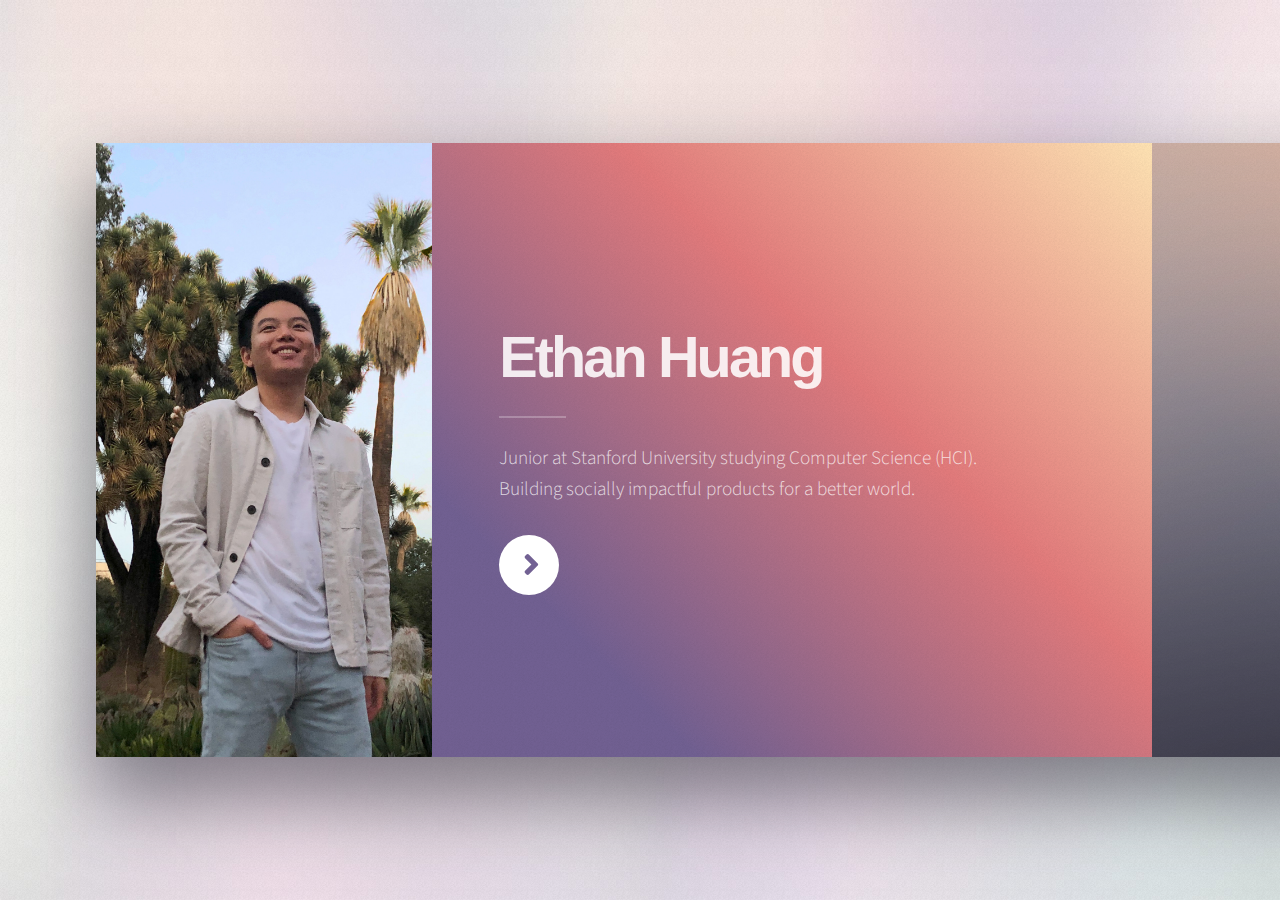
==== index.html @ 2d6458ad "Initial commit" ====
<!DOCTYPE HTML>
<!--
	Ethereal by HTML5 UP
	html5up.net | @ajlkn
	Free for personal and commercial use under the CCA 3.0 license (html5up.net/license)
-->
<html>
	<head>
		<title>Ethan Huang</title>
		<meta charset="utf-8" />
		<meta name="viewport" content="width=device-width, initial-scale=1, user-scalable=no" />
		<link rel="stylesheet" href="assets/css/main.css" />
		<noscript><link rel="stylesheet" href="assets/css/noscript.css" /></noscript>
	</head>
	<body class="is-preload">

		<!-- Page Wrapper -->
			<div id="page-wrapper">

				<!-- Wrapper -->
					<div id="wrapper">

						<!-- Panel (Banner) -->
							<section class="panel banner right">
								<div class="content color0 span-3-75">
									<h1 class="major">Ethan Huang</h1>
									<p>Junior at Stanford University studying Computer Science (HCI).<br/>
										Building socially impactful products for a better world.</p>
									<ul class="actions">
										<li><a href="#first" class="button primary color1 circle icon solid fa-angle-right">Next</a></li>
									</ul>
								</div>
								<div class="image span-1-75" data-position="25% 25%">
									<img src="images/test-portrait.jpeg" alt="" />
								</div>
							</section>

						<!-- Panel (Spotlight) -->
							<section class="panel spotlight medium right" id="first">
								<div class="content span-7">
									<h2 class="major">Songbird Therapy</h2>
									<h4>Product Strategy & Operations Intern</h4>
									<p>Series A autism therapy startup backed by Kleiner Perkins. 
										Served as product lead on Demand Team with influence across family onboarding processes, workstream automation, analytics, and talent.</p>
									<div>
										<a class="button small" onclick="window.open('https://www.songbirdcare.com/', '_blank'); return false;">Visit site</a>
									</div>
								</div>
								<div class="image filtered tinted" data-position="top left">
									<img src="images/pic02.jpg" alt="" />
								</div>
							</section>
						<!-- Panel (Spotlight) -->
							<section class="panel spotlight medium right" id="second">
								<div class="content span-7">
									<h2 class="major">Farmers Market on Wheels</h2>
									<h4>Co-Founder, Engineering & Product</h4>
									<p>E-commerce platform for direct-to-door delivery of local, farm-fresh produce in the SF Bay Area. 
										Led cross-functional teams, developed subscription product lines, and built an online marketplace generating six-figure annual revenue.</p>
								</div>
								<div class="image filtered tinted" data-position="top left">
									<img src="images/pic03.jpg" alt="" />
								</div>
							</section>

						<!-- Panel -->
						<section class="panel">
							<div class="intro color2">
								<h2 class="major">JustTalk</h2>
								<h4>Founder</h4>
								<p>International non-profit organization providing free English tutoring in Taiwan and South Korea. Trained 150+ high school volunteer instructors, served 200+ students, and provided 4,000+ 1:1 sessions.</p>
								<div>
									<a class="button small" onclick="window.open('https://www.justtalkabc.org/', '_blank'); return false;">Visit site</a>
								</div>
							</div>
							<div class="gallery">
								<div class="group span-3">
									<a href="images/gallery/fulls/justtalk-group.JPG" class="image filtered span-3" data-position="top"><img src="images/gallery/thumbs/justtalk-group.JPG" alt="" /></a>
									<a href="images/gallery/fulls/justtalk-tw-classroom.jpg" class="image filtered span-1-5" data-position="center"><img src="images/gallery/thumbs/justtalk-tw-classroom.jpg" alt="" /></a>
									<a href="images/gallery/fulls/justtalk-us-laughing.png" class="image filtered span-1-5" data-position="bottom"><img src="images/gallery/thumbs/justtalk-us-laughing.png" alt="" /></a>
								</div>
								<a href="images/gallery/thumbs/justtalk-tw-classroom3.png" class="image filtered span-2-5" data-position="top"><img src="images/gallery/thumbs/justtalk-tw-classroom3.png" alt="" /></a>
							</div>
						</section>

						<!-- Panel -->
						<section class="panel color4">
							<div class="intro joined">
								<h2 class="major">Ingenuity</h2>
								<h4>Research Intern</h4>
								<p>Entrepreneurship advisory firm for corporate leaders. Researched post-pandemic innovation trends, informing pitches to Fortune 100 companies.</p>
							</div>
							<div class="inner">
								<ul class="grid-icons three connected">
									<li><span class="icon fa-eye"><span class="label">Lorem</span></span></li>
									<li><span class="icon solid fa-object-group"><span class="label">Ipsum</span></span></li>
									<li><span class="icon solid fa-handshake"><span class="label">Dolor</span></span></li>
								</ul>
							</div>
						</section>
						
						<!-- Panel -->
							<section class="panel color1">
								<div class="intro joined">
									<h2 class="major">Amet lorem</h2>
									<p>Sed vel nibh libero. Mauris et lorem pharetra massa lorem turpis congue pulvinar. Vivamus sed feugiat finibus. Duis amet bibendum amet sed. Duis mauris ex, dapibus sed ligula tempus volutpat magna etiam.</p>
								</div>
								<div class="inner">
									<ul class="grid-icons three connected">
										<li><span class="icon fa-gem"><span class="label">Lorem</span></span></li>
										<li><span class="icon solid fa-camera-retro"><span class="label">Ipsum</span></span></li>
										<li><span class="icon solid fa-cog"><span class="label">Dolor</span></span></li>
										<li><span class="icon solid fa-paper-plane"><span class="label">Sit</span></span></li>
										<li><span class="icon solid fa-chart-bar"><span class="label">Amet</span></span></li>
										<li><span class="icon solid fa-code"><span class="label">Nullam</span></span></li>
									</ul>
								</div>
							</section>

						<!-- Panel (Spotlight) -->
							<section class="panel spotlight large left">
								<div class="content span-5">
									<h2 class="major">Magna amet tempus</h2>
									<p>Mauris a cursus velit. Nunc lacinia sollicitudin egestas bibendum, magna dui bibendum ex, sagittis commodo enim risus sed magna nulla. Vestibulum ut consequat velit. Curabitur vitae libero lorem. Quisque iaculis porttitor blandit. Nullam quis sagittis maximus. Sed vel nibh libero. Mauris et lorem pharetra massa lorem turpis congue pulvinar.</p>
								</div>
								<div class="image filtered tinted" data-position="top right">
									<img src="images/pic03.jpg" alt="" />
								</div>
							</section>

						<!-- Panel -->
							<section class="panel">
								<div class="intro color2">
									<h2 class="major">Elit integer</h2>
									<p>Sed vel nibh libero. Mauris et lorem pharetra massa lorem turpis congue pulvinar. Vivamus sed feugiat finibus. Duis amet bibendum amet sed. Duis mauris ex, dapibus sed ligula tempus volutpat magna etiam.</p>
								</div>
								<div class="gallery">
									<div class="group span-3">
										<a href="images/gallery/fulls/01.jpg" class="image filtered span-3" data-position="bottom"><img src="images/gallery/thumbs/01.jpg" alt="" /></a>
										<a href="images/gallery/fulls/02.jpg" class="image filtered span-1-5" data-position="center"><img src="images/gallery/thumbs/02.jpg" alt="" /></a>
										<a href="images/gallery/fulls/03.jpg" class="image filtered span-1-5" data-position="bottom"><img src="images/gallery/thumbs/03.jpg" alt="" /></a>
									</div>
									<a href="images/gallery/fulls/04.jpg" class="image filtered span-2-5" data-position="top"><img src="images/gallery/thumbs/04.jpg" alt="" /></a>
									<div class="group span-4-5">
										<a href="images/gallery/fulls/05.jpg" class="image filtered span-3" data-position="top"><img src="images/gallery/thumbs/05.jpg" alt="" /></a>
										<a href="images/gallery/fulls/06.jpg" class="image filtered span-1-5" data-position="center"><img src="images/gallery/thumbs/06.jpg" alt="" /></a>
										<a href="images/gallery/fulls/07.jpg" class="image filtered span-1-5" data-position="bottom"><img src="images/gallery/thumbs/07.jpg" alt="" /></a>
										<a href="images/gallery/fulls/08.jpg" class="image filtered span-3" data-position="top"><img src="images/gallery/thumbs/08.jpg" alt="" /></a>
									</div>
									<a href="images/gallery/fulls/09.jpg" class="image filtered span-2-5" data-position="right"><img src="images/gallery/thumbs/09.jpg" alt="" /></a>
								</div>
							</section>

						<!-- Panel -->
							<section class="panel color4-alt">
								<div class="intro color4">
									<h2 class="major">Contact</h2>
									<p>Sed vel nibh libero. Mauris et lorem pharetra massa lorem turpis congue pulvinar. Vivamus sed feugiat finibus. Duis amet bibendum amet sed. Duis mauris ex, dapibus sed ligula tempus volutpat magna etiam.</p>
								</div>
								<div class="inner columns divided">
									<div class="span-3-25">
										<form method="post" action="#">
											<div class="fields">
												<div class="field half">
													<label for="name">Name</label>
													<input type="text" name="name" id="name" />
												</div>
												<div class="field half">
													<label for="email">Email</label>
													<input type="email" name="email" id="email" />
												</div>
												<div class="field">
													<label for="message">Message</label>
													<textarea name="message" id="message" rows="4"></textarea>
												</div>
											</div>
											<ul class="actions">
												<li><input type="submit" value="Send Message" class="button primary" /></li>
											</ul>
										</form>
									</div>
									<div class="span-1-5">
										<ul class="contact-icons color1">
											<li class="icon brands fa-twitter"><a href="#">@untitled-tld</a></li>
											<li class="icon brands fa-facebook-f"><a href="#">facebook.com/untitled</a></li>
											<li class="icon brands fa-snapchat-ghost"><a href="#">@untitled-tld</a></li>
											<li class="icon brands fa-instagram"><a href="#">@untitled-tld</a></li>
											<li class="icon brands fa-medium-m"><a href="#">medium.com/untitled</a></li>
										</ul>
									</div>
								</div>
							</section>

						<!-- Panel -->
							<section class="panel color2-alt">
								<div class="intro color2">
									<h2 class="major">Elements</h2>
									<p>Sed vel nibh libero. Mauris et lorem pharetra massa lorem turpis congue pulvinar. Vivamus sed feugiat finibus. Duis amet bibendum amet sed. Duis mauris ex, dapibus sed ligula tempus volutpat magna etiam. </p>
								</div>
								<div class="inner columns aligned">
									<div class="span-2-75">

										<h3 class="major">Text</h3>
										<p>This is <b>bold</b> and this is <strong>strong</strong>. This is <i>italic</i> and this is <em>emphasized</em>.
										This is <sup>superscript</sup> text and this is <sub>subscript</sub> text.
										This is <u>underlined</u> and this is code: <code>for (;;) { ... }</code>. Finally, <a href="#">this is a link</a>.</p>

										<h1>Heading Level 1</h1>
										<h2>Heading Level 2</h2>
										<h3>Heading Level 3</h3>
										<h4>Heading Level 4</h4>
										<h5>Heading Level 5</h5>
										<h6>Heading Level 6</h6>

									</div>
									<div class="span-3">

										<h4>Blockquote</h4>
										<blockquote>Lorem ipsum dolor sit amet. Felis sagittis eget tempus euismod. Vestibulum ante ipsum primis in vestibulum. Blandit adipiscing eu iaculis volutpat ac adipiscing volutpat ac adipiscing faucibus.</blockquote>

										<h4>Preformatted</h4>
										<pre><code>i = 0;

while (!deck.isInOrder()) {
    print 'Iteration ' + (i++);
    deck.shuffle();
}

print 'It took ' + i + ' iterations to sort the deck.';</code></pre>

									</div>
									<div class="span-1-25">

										<h3 class="major">Lists</h3>

										<h4>Unordered</h4>
										<ul>
											<li>Lorem ipsum dolor sit.</li>
											<li>Dolor pulvinar etiam.</li>
											<li>Etiam vel felis viverra.</li>
										</ul>

										<h4>Alternate</h4>
										<ul class="alt">
											<li>Lorem ipsum dolor sit.</li>
											<li>Dolor pulvinar etiam.</li>
											<li>Etiam vel felis viverra.</li>
											<li>Felis enim feugiat.</li>
										</ul>

									</div>
									<div class="span-1-5">

										<h4>Ordered</h4>
										<ol>
											<li>Lorem ipsum dolor sit.</li>
											<li>Dolor pulvinar etiam.</li>
											<li>Etiam vel felis viverra.</li>
											<li>Felis enim feugiat.</li>
											<li>Etiam vel felis lorem.</li>
										</ol>

										<h4>Actions</h4>
										<ul class="actions">
											<li><a href="#" class="button primary color2">Default</a></li>
											<li><a href="#" class="button">Default</a></li>
										</ul>
										<ul class="actions stacked">
											<li><a href="#" class="button primary color2">Default</a></li>
											<li><a href="#" class="button">Default</a></li>
										</ul>

									</div>
									<div class="span-1-25">

										<h4>Icons</h4>
										<ul class="icons">
											<li><a href="#" class="icon brands fa-twitter"><span class="label">Twitter</span></a></li>
											<li><a href="#" class="icon brands fa-facebook-f"><span class="label">Facebook</span></a></li>
											<li><a href="#" class="icon brands fa-instagram"><span class="label">Instagram</span></a></li>
											<li><a href="#" class="icon brands fa-github"><span class="label">GitHub</span></a></li>
											<li><a href="#" class="icon brands fa-medium-m"><span class="label">Medium</span></a></li>
										</ul>

										<h4>Contact Icons</h4>
										<ul class="contact-icons color2">
											<li class="icon brands fa-twitter"><a href="#">Twitter</a></li>
											<li class="icon brands fa-facebook-f"><a href="#">Facebook</a></li>
											<li class="icon brands fa-instagram"><a href="#">Instagram</a></li>
											<li class="icon brands fa-github"><a href="#">GitHub</a></li>
											<li class="icon brands fa-medium-m"><a href="#">Medium</a></li>
										</ul>

									</div>
									<div class="span-3">
										<h3 class="major">Table</h3>
										<h4>Default</h4>
										<div class="table-wrapper">
											<table>
												<thead>
													<tr>
														<th>Name</th>
														<th>Description</th>
														<th>Price</th>
													</tr>
												</thead>
												<tbody>
													<tr>
														<td>Item One</td>
														<td>Ante turpis integer aliquet porttitor.</td>
														<td>29.99</td>
													</tr>
													<tr>
														<td>Item Two</td>
														<td>Vis ac commodo adipiscing arcu aliquet.</td>
														<td>19.99</td>
													</tr>
													<tr>
														<td>Item Three</td>
														<td> Morbi faucibus arcu accumsan lorem.</td>
														<td>29.99</td>
													</tr>
													<tr>
														<td>Item Four</td>
														<td>Vitae integer tempus condimentum.</td>
														<td>19.99</td>
													</tr>
												</tbody>
												<tfoot>
													<tr>
														<td colspan="2"></td>
														<td>100.00</td>
													</tr>
												</tfoot>
											</table>
										</div>
									</div>
									<div class="span-3">
										<h4>Alternate</h4>
										<div class="table-wrapper">
											<table class="alt">
												<thead>
													<tr>
														<th>Name</th>
														<th>Description</th>
														<th>Price</th>
													</tr>
												</thead>
												<tbody>
													<tr>
														<td>Item One</td>
														<td>Ante turpis integer aliquet porttitor.</td>
														<td>29.99</td>
													</tr>
													<tr>
														<td>Item Two</td>
														<td>Vis ac commodo adipiscing arcu aliquet.</td>
														<td>19.99</td>
													</tr>
													<tr>
														<td>Item Three</td>
														<td> Morbi faucibus arcu accumsan lorem.</td>
														<td>29.99</td>
													</tr>
													<tr>
														<td>Item Four</td>
														<td>Vitae integer tempus condimentum.</td>
														<td>19.99</td>
													</tr>
													<tr>
														<td>Item Five</td>
														<td>Ante turpis integer aliquet porttitor.</td>
														<td>29.99</td>
													</tr>
												</tbody>
												<tfoot>
													<tr>
														<td colspan="2"></td>
														<td>100.00</td>
													</tr>
												</tfoot>
											</table>
										</div>
									</div>
									<div class="span-2-25">
										<h3 class="major">Buttons</h3>
										<ul class="actions">
											<li><a href="#" class="button primary color2">Primary</a></li>
											<li><a href="#" class="button">Default</a></li>
										</ul>
										<ul class="actions">
											<li><a href="#" class="button">Default</a></li>
											<li><a href="#" class="button large">Large</a></li>
											<li><a href="#" class="button small">Small</a></li>
										</ul>
										<ul class="actions">
											<li><a href="#" class="button primary color2 icon solid fa-cog">Icon</a></li>
											<li><a href="#" class="button icon fa-gem">Icon</a></li>
										</ul>
										<ul class="actions">
											<li><span class="button primary color2 disabled">Disabled</span></li>
											<li><span class="button disabled">Disabled</span></li>
										</ul>
										<ul class="actions">
											<li><a href="#" class="button primary color2 circle icon solid fa-cog">Icon</a></li>
											<li><a href="#" class="button circle icon fa-gem">Icon</a></li>
										</ul>
									</div>
									<div class="span-4-5">
										<h3 class="major">Form</h3>
										<form method="post" action="#">
											<div class="fields">
												<div class="field third">
													<label for="demo-name">Name</label>
													<input type="text" name="demo-name" id="demo-name" value="" placeholder="Jane Doe" />
												</div>
												<div class="field third">
													<label for="demo-email">Email</label>
													<input type="email" name="demo-email" id="demo-email" value="" placeholder="jane@untitled.tld" />
												</div>
												<div class="field third">
													<label for="demo-category">Category</label>
													<div class="select-wrapper">
														<select name="demo-category" id="demo-category">
															<option value="">-</option>
															<option value="1">Manufacturing</option>
															<option value="1">Shipping</option>
															<option value="1">Administration</option>
															<option value="1">Human Resources</option>
														</select>
													</div>
												</div>
												<div class="field quarter">
													<input type="radio" id="demo-priority-low" name="demo-priority" class="color2" checked />
													<label for="demo-priority-low">Low Priority</label>
												</div>
												<div class="field quarter">
													<input type="radio" id="demo-priority-high" name="demo-priority" class="color2" />
													<label for="demo-priority-high">High Priority</label>
												</div>
												<div class="field quarter">
													<input type="checkbox" id="demo-copy" name="demo-copy" class="color2" />
													<label for="demo-copy">Email a copy</label>
												</div>
												<div class="field quarter">
													<input type="checkbox" id="demo-human" name="demo-human" class="color2" checked />
													<label for="demo-human">Not a robot</label>
												</div>
												<div class="field">
													<label for="demo-message">Message</label>
													<textarea name="demo-message" id="demo-message" placeholder="Enter your message" rows="2"></textarea>
												</div>
											</div>
											<ul class="actions">
												<li><input type="submit" value="Send Message" class="primary color2" /></li>
												<li><input type="reset" value="Reset" /></li>
											</ul>
										</form>
									</div>
								</div>
							</section>

						<!-- Copyright -->
							<div class="copyright">&copy; Untitled. Design: <a href="https://html5up.net">HTML5 UP</a>.</div>

					</div>

			</div>

		<!-- Scripts -->
			<script src="assets/js/jquery.min.js"></script>
			<script src="assets/js/browser.min.js"></script>
			<script src="assets/js/breakpoints.min.js"></script>
			<script src="assets/js/main.js"></script>

	</body>
</html>
---- assets/css/main.css ----
@import url(fontawesome-all.min.css);
@import url("https://fonts.googleapis.com/css?family=Source+Sans+Pro:300,400,300i,400i");

/*
	Ethereal by HTML5 UP
	html5up.net | @ajlkn
	Free for personal and commercial use under the CCA 3.0 license (html5up.net/license)
*/

html, body, div, span, applet, object,
iframe, h1, h2, h3, h4, h5, h6, p, blockquote,
pre, a, abbr, acronym, address, big, cite,
code, del, dfn, em, img, ins, kbd, q, s, samp,
small, strike, strong, sub, sup, tt, var, b,
u, i, center, dl, dt, dd, ol, ul, li, fieldset,
form, label, legend, table, caption, tbody,
tfoot, thead, tr, th, td, article, aside,
canvas, details, embed, figure, figcaption,
footer, header, hgroup, menu, nav, output, ruby,
section, summary, time, mark, audio, video {
	margin: 0;
	padding: 0;
	border: 0;
	font-size: 100%;
	font: inherit;
	vertical-align: baseline;}

article, aside, details, figcaption, figure,
footer, header, hgroup, menu, nav, section {
	display: block;}

body {
	line-height: 1;
}

ol, ul {
	list-style: none;
}

blockquote, q {
	quotes: none;
}

	blockquote:before, blockquote:after, q:before, q:after {
		content: '';
		content: none;
	}

table {
	border-collapse: collapse;
	border-spacing: 0;
}

body {
	-webkit-text-size-adjust: none;
}

mark {
	background-color: transparent;
	color: inherit;
}

input::-moz-focus-inner {
	border: 0;
	padding: 0;
}

input, select, textarea {
	-moz-appearance: none;
	-webkit-appearance: none;
	-ms-appearance: none;
	appearance: none;
}

/* Page */

	@-moz-keyframes load-spinner {
		0% {
			-moz-transform: rotate(0deg);
			-webkit-transform: rotate(0deg);
			-ms-transform: rotate(0deg);
			transform: rotate(0deg);
		}

		100% {
			-moz-transform: rotate(360deg);
			-webkit-transform: rotate(360deg);
			-ms-transform: rotate(360deg);
			transform: rotate(360deg);
		}
	}

	@-webkit-keyframes load-spinner {
		0% {
			-moz-transform: rotate(0deg);
			-webkit-transform: rotate(0deg);
			-ms-transform: rotate(0deg);
			transform: rotate(0deg);
		}

		100% {
			-moz-transform: rotate(360deg);
			-webkit-transform: rotate(360deg);
			-ms-transform: rotate(360deg);
			transform: rotate(360deg);
		}
	}

	@-ms-keyframes load-spinner {
		0% {
			-moz-transform: rotate(0deg);
			-webkit-transform: rotate(0deg);
			-ms-transform: rotate(0deg);
			transform: rotate(0deg);
		}

		100% {
			-moz-transform: rotate(360deg);
			-webkit-transform: rotate(360deg);
			-ms-transform: rotate(360deg);
			transform: rotate(360deg);
		}
	}

	@keyframes load-spinner {
		0% {
			-moz-transform: rotate(0deg);
			-webkit-transform: rotate(0deg);
			-ms-transform: rotate(0deg);
			transform: rotate(0deg);
		}

		100% {
			-moz-transform: rotate(360deg);
			-webkit-transform: rotate(360deg);
			-ms-transform: rotate(360deg);
			transform: rotate(360deg);
		}
	}

	@-ms-viewport {
		width: device-width;
	}

	html {
		width: 100%;
		height: 100%;
	}

	html {
		box-sizing: border-box;
	}

	*, *:before, *:after {
		box-sizing: inherit;
	}

	body {
		display: -moz-flex;
		display: -webkit-flex;
		display: -ms-flex;
		display: flex;
		-moz-align-items: center;
		-webkit-align-items: center;
		-ms-align-items: center;
		align-items: center;
		-moz-justify-content: -moz-flex-start;
		-webkit-justify-content: -webkit-flex-start;
		-ms-justify-content: -ms-flex-start;
		justify-content: flex-start;
		-ms-overflow-style: scrollbar;
		width: 100%;
		height: 100%;
		min-height: 30rem;
		overflow: hidden;
	}

		body:before {
			-moz-animation: load-spinner 1s infinite linear;
			-webkit-animation: load-spinner 1s infinite linear;
			-ms-animation: load-spinner 1s infinite linear;
			animation: load-spinner 1s infinite linear;
			-moz-transition: opacity 0.25s ease;
			-webkit-transition: opacity 0.25s ease;
			-ms-transition: opacity 0.25s ease;
			transition: opacity 0.25s ease;
			-moz-transition-delay: 0s;
			-webkit-transition-delay: 0s;
			-ms-transition-delay: 0s;
			transition-delay: 0s;
			pointer-events: none;
			content: '';
			display: block;
			position: absolute;
			top: 50%;
			left: 50%;
			width: 4rem;
			height: 4rem;
			margin: -2rem 0 0 -2rem;
			background-image: url("data:image/svg+xml;charset=utf8,%3Csvg xmlns='http://www.w3.org/2000/svg' xmlns:xlink='http://www.w3.org/1999/xlink' width='96px' height='96px' viewBox='0 0 96 96' zoomAndPan='disable'%3E%3Cstyle%3Ecircle %7Bfill: transparent%3B stroke: %232e2b37%3B stroke-width: 1.5px%3B %7D%3C/style%3E%3Cdefs%3E%3CclipPath id='corner'%3E%3Cpolygon points='0,0 48,0 48,48 96,48 96,96 0,96' /%3E%3C/clipPath%3E%3C/defs%3E%3Cg clip-path='url(%23corner)'%3E%3Ccircle cx='48' cy='48' r='32'/%3E%3C/g%3E%3C/svg%3E");
			background-position: center;
			background-repeat: no-repeat;
			background-size: 4rem;
			opacity: 0;
		}

		body:after {
			pointer-events: none;
			content: '';
			display: block;
			position: fixed;
			top: 0;
			left: 0;
			width: 100%;
			height: 100%;
			z-index: -1;
			background-attachment: fixed;
			background-color: #e1e6e1;
			background-image: url("../../images/overlay.png"), url("../../images/bg.jpg");
			background-repeat: repeat, repeat-x;
			background-size: 128px 128px, cover;
		}

		body.is-preload *, body.is-preload *:before, body.is-preload *:after {
			-moz-animation: none !important;
			-webkit-animation: none !important;
			-ms-animation: none !important;
			animation: none !important;
			-moz-transition: none !important;
			-webkit-transition: none !important;
			-ms-transition: none !important;
			transition: none !important;
		}

		body.is-preload:before {
			-moz-transition: opacity 1s ease;
			-webkit-transition: opacity 1s ease;
			-ms-transition: opacity 1s ease;
			transition: opacity 1s ease;
			-moz-transition-delay: 0.75s;
			-webkit-transition-delay: 0.75s;
			-ms-transition-delay: 0.75s;
			transition-delay: 0.75s;
			opacity: 0.25;
		}

	@media screen and (max-width: 736px) {

		html {
			height: auto;
		}

		body {
			height: auto;
			overflow-x: hidden;
			overflow-y: auto;
		}

	}

	@media screen and (max-width: 480px) {

		html, body {
			min-width: 320px;
		}

	}

/* Typography */

	html {
		font-size: 18pt;
		font-size: 1vmax;
	}

		@media screen and (max-width: 1680px) {

			html {
				font-size: 12pt;
				font-size: 1.1vmax;
			}

		}

		@media screen and (max-width: 1280px) {

			html {
				font-size: 11pt;
				font-size: 1.5vmax;
			}

		}

	body, input, select, textarea {
		color: rgba(255, 255, 255, 0.75);
		font-family: "Source Sans Pro", Helvetica, sans-serif;
		font-size: 1rem;
		font-weight: 300;
		line-height: 1.65;
	}

	a {
		-moz-transition: color 0.2s ease-in-out, border-bottom-color 0.2s ease-in-out;
		-webkit-transition: color 0.2s ease-in-out, border-bottom-color 0.2s ease-in-out;
		-ms-transition: color 0.2s ease-in-out, border-bottom-color 0.2s ease-in-out;
		transition: color 0.2s ease-in-out, border-bottom-color 0.2s ease-in-out;
		color: inherit;
		border-bottom: dotted 1px;
		text-decoration: none;
	}

		a:hover {
			border-bottom-color: transparent;
			color: #ffe4b4;
		}

	strong, b {
		color: rgba(255, 255, 255, 0.875);
		font-weight: 400;
	}

	em, i {
		font-style: italic;
	}

	p {
		margin: 0 0 1.5rem 0;
	}

		body.is-ie p {
			width: 100%;
		}

	h1, h2, h3, h4, h5, h6 {
		color: rgba(255, 255, 255, 0.875);
		font-family: Arial, Helvetica, sans-serif;
		font-weight: 700;
		line-height: 1.3;
		margin: 0 0 0.75rem 0;
		letter-spacing: -0.05em;
	}

		h1 a, h2 a, h3 a, h4 a, h5 a, h6 a {
			color: inherit;
			text-decoration: none;
		}

	h1.major, h2.major, h3.major {
		position: relative;
	}

		h1.major:after, h2.major:after, h3.major:after {
			content: '';
			position: absolute;
			left: 0;
			width: 3.5rem;
			height: 0.1rem;
			background-color: rgba(255, 255, 255, 0.25);
		}

	h1 {
		font-size: 3rem;
		line-height: 1.2;
	}

		h1.major {
			margin: 0 0 2.625rem 0;
		}

			h1.major:after {
				bottom: -1.325rem;
			}

	h2 {
		font-size: 1.75rem;
		line-height: 1.2;
	}

		h2.major {
			margin: 0 0 1.9875rem 0;
		}

			h2.major:after {
				bottom: -1.2rem;
			}

	h3 {
		font-size: 1.325rem;
	}

		h3.major {
			margin: 0 0 1.875rem 0;
		}

			h3.major:after {
				bottom: -0.75rem;
			}

	h4 {
		font-size: 1rem;
	}

	h5 {
		font-size: 0.9rem;
	}

	h6 {
		font-size: 0.7rem;
	}

	sub {
		font-size: 0.8rem;
		position: relative;
		top: 0.5rem;
	}

	sup {
		font-size: 0.8rem;
		position: relative;
		top: -0.5rem;
	}

	blockquote {
		border-left: solid 0.25rem rgba(255, 255, 255, 0.25);
		font-style: italic;
		margin: 0 0 1.5rem 0;
		padding: 0.375rem 0 0.375rem 1.5rem;
	}

	code {
		background: rgba(255, 255, 255, 0.075);
		border-radius: 0.25rem;
		font-family: "Courier New", monospace;
		font-size: 0.8rem;
		margin: 0 0.25rem;
		padding: 0.25rem 0.65rem;
	}

	pre {
		-webkit-overflow-scrolling: touch;
		font-family: "Courier New", monospace;
		font-size: 0.8rem;
		margin: 0 0 1.5rem 0;
		white-space: pre-wrap;
	}

		pre code {
			display: block;
			line-height: 1.625;
			padding: 1rem 1.5rem;
			overflow-x: auto;
			margin: 0;
		}

	hr {
		border: 0;
		border-bottom: solid 2px rgba(255, 255, 255, 0.25);
		margin: 1.875rem 0;
	}

	.align-left {
		text-align: left;
	}

	.align-center {
		text-align: center;
	}

	.align-right {
		text-align: right;
	}

	@media screen and (max-width: 736px) {

		html {
			font-size: 12pt;
		}

		h1 {
			font-size: 2.25rem;
			line-height: 1.2;
		}

			h1.major {
				margin: 0 0 2.625rem 0;
			}

				h1.major:after {
					bottom: -1.325rem;
				}

		h2 {
			font-size: 1.5rem;
			line-height: 1.2;
		}

			h2.major {
				margin: 0 0 1.9875rem 0;
			}

				h2.major:after {
					bottom: -1.2rem;
				}

		h3 {
			font-size: 1rem;
		}

			h3.major {
				margin: 0 0 1.875rem 0;
			}

				h3.major:after {
					bottom: -0.75rem;
				}

		h4 {
			font-size: 1rem;
		}

		h5 {
			font-size: 0.9rem;
		}

		h6 {
			font-size: 0.7rem;
		}

		h1 br, h2 br, h3 br, h4 br, h5 br, h6 br {
			display: none;
		}

	}

	@media screen and (max-width: 360px) {

		html {
			font-size: 11pt;
		}

	}

/* Form */

	form {
		margin: 0 0 1.5rem 0;
	}

		form > :last-child {
			margin-bottom: 0;
		}

		form > .fields {
			display: -moz-flex;
			display: -webkit-flex;
			display: -ms-flex;
			display: flex;
			-moz-flex-wrap: wrap;
			-webkit-flex-wrap: wrap;
			-ms-flex-wrap: wrap;
			flex-wrap: wrap;
			width: calc(100% + 3rem);
			margin: -1.5rem 0 1.5rem -1.5rem;
		}

			form > .fields > .field {
				-moz-flex-grow: 0;
				-webkit-flex-grow: 0;
				-ms-flex-grow: 0;
				flex-grow: 0;
				-moz-flex-shrink: 0;
				-webkit-flex-shrink: 0;
				-ms-flex-shrink: 0;
				flex-shrink: 0;
				padding: 1.5rem 0 0 1.5rem;
				width: calc(100% - 1.5rem);
			}

				form > .fields > .field.half {
					width: calc(50% - 0.75rem);
				}

				form > .fields > .field.third {
					width: calc(100%/3 - 0.5rem);
				}

				form > .fields > .field.quarter {
					width: calc(25% - 0.375rem);
				}

		@media screen and (max-width: 736px) {

			form > .fields {
				width: calc(100% + 2.25rem);
				margin: -1.125rem 0 1.5rem -1.125rem;
			}

				form > .fields > .field {
					padding: 1.125rem 0 0 1.125rem;
					width: calc(100% - 1.125rem);
				}

					form > .fields > .field.half {
						width: calc(100% - 1.125rem);
					}

					form > .fields > .field.third {
						width: calc(100% - 1.125rem);
					}

					form > .fields > .field.quarter {
						width: calc(100% - 1.125rem);
					}

		}

	label {
		color: rgba(255, 255, 255, 0.875);
		display: block;
		font-family: Arial, Helvetica, sans-serif;
		font-size: 0.8rem;
		font-weight: 700;
		margin: 0 0 0.4875rem 0;
	}

	input[type="text"],
	input[type="password"],
	input[type="email"],
	input[type="tel"],
	select,
	textarea {
		-moz-appearance: none;
		-webkit-appearance: none;
		-ms-appearance: none;
		appearance: none;
		background: transparent;
		border: solid 2px rgba(255, 255, 255, 0.25);
		border-radius: 0.25rem;
		color: inherit;
		display: block;
		outline: 0;
		padding: 0 0.75rem;
		text-decoration: none;
		width: 100%;
	}

		input[type="text"]:invalid,
		input[type="password"]:invalid,
		input[type="email"]:invalid,
		input[type="tel"]:invalid,
		select:invalid,
		textarea:invalid {
			box-shadow: none;
		}

		input[type="text"]:focus,
		input[type="password"]:focus,
		input[type="email"]:focus,
		input[type="tel"]:focus,
		select:focus,
		textarea:focus {
			border-color: #ffe4b4;
		}

	option {
		background-color: rgba(255, 255, 255, 0.875);
		color: #2e2b37;
	}

	select {
		background-image: url("data:image/svg+xml;charset=utf8,%3Csvg xmlns='http://www.w3.org/2000/svg' width='40' height='40' preserveAspectRatio='none' viewBox='0 0 40 40'%3E%3Cpath d='M9.4,12.3l10.4,10.4l10.4-10.4c0.2-0.2,0.5-0.4,0.9-0.4c0.3,0,0.6,0.1,0.9,0.4l3.3,3.3c0.2,0.2,0.4,0.5,0.4,0.9 c0,0.4-0.1,0.6-0.4,0.9L20.7,31.9c-0.2,0.2-0.5,0.4-0.9,0.4c-0.3,0-0.6-0.1-0.9-0.4L4.3,17.3c-0.2-0.2-0.4-0.5-0.4-0.9 c0-0.4,0.1-0.6,0.4-0.9l3.3-3.3c0.2-0.2,0.5-0.4,0.9-0.4S9.1,12.1,9.4,12.3z' fill='rgba(255, 255, 255, 0.25)' /%3E%3C/svg%3E");
		background-size: 1.25rem;
		background-repeat: no-repeat;
		background-position: calc(100% - 1rem) center;
		height: 2.5rem;
		padding-right: 2.5rem;
		text-overflow: ellipsis;
	}

		select option {
			color: rgba(255, 255, 255, 0.875);
			background: #2e2b37;
		}

		select:focus::-ms-value {
			background-color: transparent;
		}

		select::-ms-expand {
			display: none;
		}

	input[type="text"],
	input[type="password"],
	input[type="email"],
	select {
		height: 2.5rem;
	}

	textarea {
		padding: 0.75rem 1rem;
	}

	input[type="checkbox"],
	input[type="radio"] {
		-moz-appearance: none;
		-webkit-appearance: none;
		-ms-appearance: none;
		appearance: none;
		display: block;
		float: left;
		margin-right: -2rem;
		opacity: 0;
		width: 1rem;
		z-index: -1;
	}

		input[type="checkbox"] + label,
		input[type="radio"] + label {
			text-decoration: none;
			position: relative;
			color: rgba(255, 255, 255, 0.75);
			cursor: pointer;
			display: inline-block;
			font-size: 1rem;
			font-weight: 300;
			margin-bottom: 0;
			padding-left: 2.5rem;
			padding-right: 1rem;
		}

			input[type="checkbox"] + label:before,
			input[type="radio"] + label:before {
				-moz-osx-font-smoothing: grayscale;
				-webkit-font-smoothing: antialiased;
				display: inline-block;
				font-style: normal;
				font-variant: normal;
				text-rendering: auto;
				line-height: 1;
				text-transform: none !important;
				font-family: 'Font Awesome 5 Free';
				font-weight: 900;
			}

			input[type="checkbox"] + label:before,
			input[type="radio"] + label:before {
				content: '';
				display: inline-block;
				font-size: 0.8rem;
				position: absolute;
				top: 0;
				left: 0;
				width: 1.6875rem;
				height: 1.6875rem;
				line-height: 1.6875rem;
				background: rgba(255, 255, 255, 0.075);
				border: solid 1px rgba(255, 255, 255, 0.25);
				border-radius: 0.25rem;
				color: #2e2b37;
				text-align: center;
			}

				body.is-ie input[type="checkbox"] + label:before, body.is-ie
				input[type="radio"] + label:before {
					line-height: 1.5;
				}

		input[type="checkbox"]:checked + label:before,
		input[type="radio"]:checked + label:before {
			content: '\f00c';
			background: rgba(255, 255, 255, 0.875);
			border-color: rgba(255, 255, 255, 0.875);
		}

		input[type="checkbox"]:focus + label:before,
		input[type="radio"]:focus + label:before {
			border-color: #ffe4b4;
			box-shadow: 0 0 0 1px #ffe4b4;
		}

		input[type="checkbox"]:focus:checked + label:before,
		input[type="radio"]:focus:checked + label:before {
			background: #ffe4b4;
		}

		input[type="checkbox"].color1 + label:before,
		input[type="radio"].color1 + label:before {
			color: #726193;
		}

		input[type="checkbox"].color2 + label:before,
		input[type="radio"].color2 + label:before {
			color: #e37b7c;
		}

		input[type="checkbox"].color3 + label:before,
		input[type="radio"].color3 + label:before {
			color: #ffe4b4;
		}

		input[type="checkbox"].color4 + label:before,
		input[type="radio"].color4 + label:before {
			color: #353865;
		}

	input[type="checkbox"] + label:before {
		border-radius: 0.25rem;
	}

	input[type="radio"] + label:before {
		border-radius: 100%;
	}

	::-webkit-input-placeholder {
		color: rgba(255, 255, 255, 0.5) !important;
		opacity: 1.0;
	}

	:-moz-placeholder {
		color: rgba(255, 255, 255, 0.5) !important;
		opacity: 1.0;
	}

	::-moz-placeholder {
		color: rgba(255, 255, 255, 0.5) !important;
		opacity: 1.0;
	}

	:-ms-input-placeholder {
		color: rgba(255, 255, 255, 0.5) !important;
		opacity: 1.0;
	}

/* Icon */

	.icon {
		text-decoration: none;
		position: relative;
		border-bottom: none;
	}

		.icon:before {
			-moz-osx-font-smoothing: grayscale;
			-webkit-font-smoothing: antialiased;
			display: inline-block;
			font-style: normal;
			font-variant: normal;
			text-rendering: auto;
			line-height: 1;
			text-transform: none !important;
			font-family: 'Font Awesome 5 Free';
			font-weight: 400;
		}

		.icon > .label {
			display: none;
		}

		.icon:before {
			line-height: inherit;
		}

		.icon.solid:before {
			font-weight: 900;
		}

		.icon.brands:before {
			font-family: 'Font Awesome 5 Brands';
		}

/* Image */

	.image {
		display: inline-block;
		position: relative;
		border: 0;
	}

		.image.filtered:after {
			background-image: url("../../images/overlay.png"), linear-gradient(45deg, rgba(114, 97, 147, 0.25) 25%, rgba(227, 123, 124, 0.25) 50%, rgba(255, 228, 180, 0.25));
			background-size: 128px 128px, auto;
			pointer-events: none;
			content: '';
			position: absolute;
			top: 0;
			left: 0;
			width: 100%;
			height: 100%;
			opacity: 1;
			z-index: 1;
		}

		.image.filtered.tinted:after {
			background-image: url("../../images/overlay.png"), linear-gradient(45deg, rgba(114, 97, 147, 0.25) 25%, rgba(227, 123, 124, 0.25) 50%, rgba(255, 228, 180, 0.25)), linear-gradient(0deg, rgba(0, 0, 0, 0.125), rgba(0, 0, 0, 0.125));
			background-size: 128px 128px, auto, auto;
		}

		.image[data-position] img {
			-moz-object-fit: cover;
			-webkit-object-fit: cover;
			-ms-object-fit: cover;
			object-fit: cover;
			display: block;
			position: absolute;
			top: 0;
			left: 0;
			width: 100%;
			height: 100%;
		}

		.image[data-position="top left"] img {
			-moz-object-position: top left;
			-webkit-object-position: top left;
			-ms-object-position: top left;
			object-position: top left;
		}

		.image[data-position="top"] img {
			-moz-object-position: top;
			-webkit-object-position: top;
			-ms-object-position: top;
			object-position: top;
		}

		.image[data-position="top right"] img {
			-moz-object-position: top right;
			-webkit-object-position: top right;
			-ms-object-position: top right;
			object-position: top right;
		}

		.image[data-position="right"] img {
			-moz-object-position: right;
			-webkit-object-position: right;
			-ms-object-position: right;
			object-position: right;
		}

		.image[data-position="bottom right"] img {
			-moz-object-position: bottom right;
			-webkit-object-position: bottom right;
			-ms-object-position: bottom right;
			object-position: bottom right;
		}

		.image[data-position="bottom"] img {
			-moz-object-position: bottom;
			-webkit-object-position: bottom;
			-ms-object-position: bottom;
			object-position: bottom;
		}

		.image[data-position="bottom left"] img {
			-moz-object-position: bottom left;
			-webkit-object-position: bottom left;
			-ms-object-position: bottom left;
			object-position: bottom left;
		}

		.image[data-position="left"] img {
			-moz-object-position: left;
			-webkit-object-position: left;
			-ms-object-position: left;
			object-position: left;
		}

		.image[data-position="center"] img {
			-moz-object-position: center;
			-webkit-object-position: center;
			-ms-object-position: center;
			object-position: center;
		}

		.image[data-position="25% 25%"] img {
			-moz-object-position: 25% 25%;
			-webkit-object-position: 25% 25%;
			-ms-object-position: 25% 25%;
			object-position: 25% 25%;
		}

		.image[data-position="75% 25%"] img {
			-moz-object-position: 75% 25%;
			-webkit-object-position: 75% 25%;
			-ms-object-position: 75% 25%;
			object-position: 75% 25%;
		}

		.image[data-position="75% 75%"] img {
			-moz-object-position: 75% 75%;
			-webkit-object-position: 75% 75%;
			-ms-object-position: 75% 75%;
			object-position: 75% 75%;
		}

		.image[data-position="25% 75%"] img {
			-moz-object-position: 25% 75%;
			-webkit-object-position: 25% 75%;
			-ms-object-position: 25% 75%;
			object-position: 25% 75%;
		}

		.image img {
			display: block;
		}

		.image.left, .image.right {
			max-width: 40%;
		}

			.image.left img, .image.right img {
				width: 100%;
			}

		.image.left {
			float: left;
			padding: 0 1.5rem 1rem 0;
			top: 0.25rem;
		}

		.image.right {
			float: right;
			padding: 0 0 1rem 1.5rem;
			top: 0.25rem;
		}

		.image.fit {
			display: block;
			margin: 0 0 1.5rem 0;
			width: 100%;
		}

			.image.fit img {
				width: 100%;
			}

		.image.main {
			display: block;
			margin: 0 0 2.25rem 0;
			width: 100%;
		}

			.image.main img {
				width: 100%;
			}

/* List */

	ol {
		list-style: decimal;
		margin: 0 0 1.5rem 0;
		padding-left: 1.25rem;
	}

		ol li {
			padding-left: 0.25rem;
		}

	ul {
		list-style: disc;
		margin: 0 0 1.5rem 0;
		padding-left: 1rem;
	}

		ul li {
			padding-left: 0.5rem;
		}

		ul.alt {
			list-style: none;
			padding-left: 0;
		}

			ul.alt li {
				border-top: solid 1px rgba(255, 255, 255, 0.25);
				padding: 0.5rem 0;
			}

				ul.alt li:first-child {
					border-top: 0;
					padding-top: 0;
				}

	dl {
		margin: 0 0 1.5rem 0;
	}

		dl dt {
			display: block;
			font-weight: 400;
			margin: 0 0 0.75rem 0;
		}

		dl dd {
			margin-left: 1.5rem;
		}

/* Actions */

	ul.actions {
		display: -moz-flex;
		display: -webkit-flex;
		display: -ms-flex;
		display: flex;
		cursor: default;
		list-style: none;
		margin-left: -0.75rem;
		padding-left: 0;
	}

		ul.actions li {
			padding: 0 0 0 0.75rem;
			vertical-align: middle;
		}

		ul.actions.special {
			-moz-justify-content: center;
			-webkit-justify-content: center;
			-ms-justify-content: center;
			justify-content: center;
			width: 100%;
			margin-left: 0;
		}

			ul.actions.special li:first-child {
				padding-left: 0;
			}

		ul.actions.stacked {
			-moz-flex-direction: column;
			-webkit-flex-direction: column;
			-ms-flex-direction: column;
			flex-direction: column;
			margin-left: 0;
		}

			ul.actions.stacked li {
				padding: 0.975rem 0 0 0;
			}

				ul.actions.stacked li:first-child {
					padding-top: 0;
				}

		ul.actions.fit {
			width: calc(100% + 0.75rem);
		}

			ul.actions.fit li {
				-moz-flex-grow: 1;
				-webkit-flex-grow: 1;
				-ms-flex-grow: 1;
				flex-grow: 1;
				-moz-flex-shrink: 1;
				-webkit-flex-shrink: 1;
				-ms-flex-shrink: 1;
				flex-shrink: 1;
				width: 100%;
			}

				ul.actions.fit li > * {
					width: 100%;
				}

			ul.actions.fit.stacked {
				width: 100%;
			}

/* Icons */

	ul.icons {
		cursor: default;
		list-style: none;
		padding-left: 0;
	}

		ul.icons li {
			display: inline-block;
			padding: 0 1rem 0 0;
		}

			ul.icons li:last-child {
				padding-right: 0;
			}

			ul.icons li .icon:before {
				font-size: 1.25em;
			}

/* Grid Icons */

	ul.grid-icons {
		display: -moz-flex;
		display: -webkit-flex;
		display: -ms-flex;
		display: flex;
		-moz-flex-wrap: wrap;
		-webkit-flex-wrap: wrap;
		-ms-flex-wrap: wrap;
		flex-wrap: wrap;
		-moz-justify-content: center;
		-webkit-justify-content: center;
		-ms-justify-content: center;
		justify-content: center;
		list-style: none;
		margin: 0 0 1.5rem 0;
		padding-left: 0;
	}

		ul.grid-icons .icon {
			display: block;
			position: relative;
			width: 100%;
			text-align: center;
		}

			ul.grid-icons .icon:before {
				display: block;
				width: 6rem;
				height: 6rem;
				line-height: 6rem;
				border-radius: 6rem;
				box-shadow: inset 0 0 0 2px rgba(255, 255, 255, 0.25);
				font-size: 2.5rem;
				margin: 0 auto;
				text-align: center;
			}

				body.is-ie ul.grid-icons .icon:before {
					line-height: 2.375;
				}

		ul.grid-icons > li {
			-moz-flex-grow: 0;
			-webkit-flex-grow: 0;
			-ms-flex-grow: 0;
			flex-grow: 0;
			-moz-flex-shrink: 0;
			-webkit-flex-shrink: 0;
			-ms-flex-shrink: 0;
			flex-shrink: 0;
			position: relative;
			margin: 1.5rem 0 0 1.5rem;
			padding-left: 0;
		}

		ul.grid-icons.connected > li:before {
			content: '';
			display: block;
			position: absolute;
			width: 1.5rem;
			height: 2px;
			top: 50%;
			left: -1.5rem;
			background-color: rgba(255, 255, 255, 0.25);
		}

		ul.grid-icons.connected > li:after {
			content: '';
			display: block;
			position: absolute;
			width: 2px;
			height: 1.5rem;
			top: -1.5rem;
			left: 50%;
			background-color: rgba(255, 255, 255, 0.25);
		}

		ul.grid-icons.two {
			width: 14rem;
		}

			ul.grid-icons.two > li:nth-child(-n + 2) {
				margin-top: 0;
			}

				ul.grid-icons.two > li:nth-child(-n + 2):after {
					display: none;
				}

			ul.grid-icons.two > li:nth-child(2n - 1) {
				margin-left: 0;
			}

				ul.grid-icons.two > li:nth-child(2n - 1):before {
					display: none;
				}

		ul.grid-icons.three {
			width: 21.5rem;
		}

			ul.grid-icons.three > li:nth-child(-n + 3) {
				margin-top: 0;
			}

				ul.grid-icons.three > li:nth-child(-n + 3):after {
					display: none;
				}

			ul.grid-icons.three > li:nth-child(3n - 2) {
				margin-left: 0;
			}

				ul.grid-icons.three > li:nth-child(3n - 2):before {
					display: none;
				}

		ul.grid-icons.four {
			width: 29rem;
		}

			ul.grid-icons.four > li:nth-child(-n + 4) {
				margin-top: 0;
			}

				ul.grid-icons.four > li:nth-child(-n + 4):after {
					display: none;
				}

			ul.grid-icons.four > li:nth-child(4n - 3) {
				margin-left: 0;
			}

				ul.grid-icons.four > li:nth-child(4n - 3):before {
					display: none;
				}

		@media screen and (max-width: 736px) {

			ul.grid-icons {
				-moz-justify-content: -moz-flex-start;
				-webkit-justify-content: -webkit-flex-start;
				-ms-justify-content: -ms-flex-start;
				justify-content: flex-start;
				width: 100% !important;
				margin: -1rem 0 1.5rem -1rem;
			}

				ul.grid-icons .icon:before {
					width: 4.5rem;
					height: 4.5rem;
					line-height: 4.5rem;
					font-size: 1.75rem;
				}

				ul.grid-icons > li {
					margin: 1rem 0 0 1rem !important;
				}

					ul.grid-icons > li:before {
						display: none !important;
					}

					ul.grid-icons > li:after {
						display: none !important;
					}

		}

/* Contact Icons */

	ul.contact-icons {
		list-style: none;
		padding-left: 0;
	}

		ul.contact-icons > li {
			margin: 1.25rem 0 0 0;
			padding-left: 0;
		}

			ul.contact-icons > li:before {
				display: inline-block;
				width: 2.25rem;
				height: 2.25rem;
				line-height: 2.25rem;
				border-radius: 2.25rem;
				background-color: white;
				color: #2e2b37;
				cursor: default;
				font-size: 1.125rem;
				margin-right: 1rem;
				text-align: center;
				vertical-align: middle;
			}

				body.is-ie ul.contact-icons > li:before {
					line-height: 2.125;
				}

			ul.contact-icons > li a {
				border-bottom: 0;
			}

		ul.contact-icons.color1 > li:before {
			color: #726193;
		}

		ul.contact-icons.color2 > li:before {
			color: #e37b7c;
		}

		ul.contact-icons.color3 > li:before {
			color: #ffe4b4;
		}

		ul.contact-icons.color4 > li:before {
			color: #353865;
		}

/* Table */

	.table-wrapper {
		-webkit-overflow-scrolling: touch;
		overflow-x: auto;
	}

	table {
		margin: 0 0 1.5rem 0;
		width: 100%;
	}

		table tbody tr {
			border: solid 1px rgba(255, 255, 255, 0.25);
			border-left: 0;
			border-right: 0;
		}

			table tbody tr:nth-child(2n + 1) {
				background-color: rgba(255, 255, 255, 0.075);
			}

		table td {
			padding: 0.75rem 0.75rem;
		}

		table th {
			color: rgba(255, 255, 255, 0.875);
			font-size: 0.9rem;
			font-weight: 400;
			padding: 0 0.75rem 0.75rem 0.75rem;
			text-align: left;
		}

		table thead {
			border-bottom: solid 2px rgba(255, 255, 255, 0.25);
		}

		table tfoot {
			border-top: solid 2px rgba(255, 255, 255, 0.25);
		}

		table.alt {
			border-collapse: separate;
		}

			table.alt tbody tr td {
				border: solid 1px rgba(255, 255, 255, 0.25);
				border-left-width: 0;
				border-top-width: 0;
			}

				table.alt tbody tr td:first-child {
					border-left-width: 1px;
				}

			table.alt tbody tr:first-child td {
				border-top-width: 1px;
			}

			table.alt thead {
				border-bottom: 0;
			}

			table.alt tfoot {
				border-top: 0;
			}

/* Button */

	input[type="submit"],
	input[type="reset"],
	input[type="button"],
	button,
	.button {
		-moz-appearance: none;
		-webkit-appearance: none;
		-ms-appearance: none;
		appearance: none;
		-moz-transition: background-color 0.2s ease-in-out, box-shadow 0.2s ease-in-out, color 0.2s ease-in-out;
		-webkit-transition: background-color 0.2s ease-in-out, box-shadow 0.2s ease-in-out, color 0.2s ease-in-out;
		-ms-transition: background-color 0.2s ease-in-out, box-shadow 0.2s ease-in-out, color 0.2s ease-in-out;
		transition: background-color 0.2s ease-in-out, box-shadow 0.2s ease-in-out, color 0.2s ease-in-out;
		background-color: transparent;
		border: 0;
		border-radius: 0.25rem;
		box-shadow: inset 0 0 0 2px rgba(255, 255, 255, 0.25);
		color: rgba(255, 255, 255, 0.875) !important;
		cursor: pointer;
		display: inline-block;
		font-family: Arial, Helvetica, sans-serif;
		font-size: 0.6rem;
		font-weight: 700;
		height: 2.75rem;
		letter-spacing: 0.15rem;
		line-height: 2.75rem;
		padding: 0 1.5rem 0 1.65rem;
		text-align: center;
		text-decoration: none;
		text-transform: uppercase;
		white-space: nowrap;
	}

		input[type="submit"]:hover,
		input[type="reset"]:hover,
		input[type="button"]:hover,
		button:hover,
		.button:hover {
			box-shadow: inset 0 0 0 2px #ffe4b4;
			color: #ffe4b4 !important;
		}

		input[type="submit"]:active,
		input[type="reset"]:active,
		input[type="button"]:active,
		button:active,
		.button:active {
			background-color: rgba(255, 228, 180, 0.125);
		}

		input[type="submit"].icon:before,
		input[type="reset"].icon:before,
		input[type="button"].icon:before,
		button.icon:before,
		.button.icon:before {
			display: inline-block;
			position: relative;
			top: -0.075rem;
			vertical-align: middle;
			font-size: 0.8rem;
			margin: 0 0.375rem 0 -0.325rem;
		}

		input[type="submit"].icon.circle,
		input[type="reset"].icon.circle,
		input[type="button"].icon.circle,
		button.icon.circle,
		.button.icon.circle {
			position: relative;
			width: 3.125rem;
			height: 3.125rem;
			line-height: 3.125rem;
			text-indent: 3.125rem;
			border-radius: 100%;
			overflow: hidden;
			padding: 0;
			letter-spacing: 0;
		}

			input[type="submit"].icon.circle:before,
			input[type="reset"].icon.circle:before,
			input[type="button"].icon.circle:before,
			button.icon.circle:before,
			.button.icon.circle:before {
				display: block;
				position: absolute;
				top: 0;
				left: 0;
				width: inherit;
				height: inherit;
				font-size: 1.25rem;
				line-height: inherit;
				margin: 0;
				text-indent: 0;
			}

			input[type="submit"].icon.circle.fa-angle-left:before,
			input[type="reset"].icon.circle.fa-angle-left:before,
			input[type="button"].icon.circle.fa-angle-left:before,
			button.icon.circle.fa-angle-left:before,
			.button.icon.circle.fa-angle-left:before {
				position: relative;
				left: -0.1rem;
				font-size: 1.75rem;
			}

			input[type="submit"].icon.circle.fa-angle-right:before,
			input[type="reset"].icon.circle.fa-angle-right:before,
			input[type="button"].icon.circle.fa-angle-right:before,
			button.icon.circle.fa-angle-right:before,
			.button.icon.circle.fa-angle-right:before {
				position: relative;
				left: 0.1rem;
				font-size: 1.75rem;
			}

		input[type="submit"].fit,
		input[type="reset"].fit,
		input[type="button"].fit,
		button.fit,
		.button.fit {
			width: 100%;
		}

		input[type="submit"].small,
		input[type="reset"].small,
		input[type="button"].small,
		button.small,
		.button.small {
			font-size: 0.4rem;
			height: 1.875rem;
			line-height: 1.875rem;
			padding: 0 1.25rem 0 1.4rem;
		}

		input[type="submit"].large,
		input[type="reset"].large,
		input[type="button"].large,
		button.large,
		.button.large {
			font-size: 0.8rem;
			height: 3.3125rem;
			line-height: 3.3125rem;
			padding: 0 2rem 0 2.15rem;
		}

		input[type="submit"].primary,
		input[type="reset"].primary,
		input[type="button"].primary,
		button.primary,
		.button.primary {
			background-color: white;
			box-shadow: none;
			color: #2e2b37 !important;
		}

			input[type="submit"].primary.color1,
			input[type="reset"].primary.color1,
			input[type="button"].primary.color1,
			button.primary.color1,
			.button.primary.color1 {
				color: #726193 !important;
			}

			input[type="submit"].primary.color2,
			input[type="reset"].primary.color2,
			input[type="button"].primary.color2,
			button.primary.color2,
			.button.primary.color2 {
				color: #e37b7c !important;
			}

			input[type="submit"].primary.color3,
			input[type="reset"].primary.color3,
			input[type="button"].primary.color3,
			button.primary.color3,
			.button.primary.color3 {
				color: #ffe4b4 !important;
			}

			input[type="submit"].primary.color4,
			input[type="reset"].primary.color4,
			input[type="button"].primary.color4,
			button.primary.color4,
			.button.primary.color4 {
				color: #353865 !important;
			}

			input[type="submit"].primary:hover,
			input[type="reset"].primary:hover,
			input[type="button"].primary:hover,
			button.primary:hover,
			.button.primary:hover {
				background-color: #ffe4b4;
			}

			input[type="submit"].primary:active,
			input[type="reset"].primary:active,
			input[type="button"].primary:active,
			button.primary:active,
			.button.primary:active {
				background-color: #fdd997;
			}

		input[type="submit"].disabled, input[type="submit"]:disabled,
		input[type="reset"].disabled,
		input[type="reset"]:disabled,
		input[type="button"].disabled,
		input[type="button"]:disabled,
		button.disabled,
		button:disabled,
		.button.disabled,
		.button:disabled {
			pointer-events: none;
			cursor: default;
			opacity: 0.5;
		}

/* Gallery */

	@-moz-keyframes gallery-modal-spinner {
		0% {
			-moz-transform: rotate(0deg);
			-webkit-transform: rotate(0deg);
			-ms-transform: rotate(0deg);
			transform: rotate(0deg);
		}

		100% {
			-moz-transform: rotate(360deg);
			-webkit-transform: rotate(360deg);
			-ms-transform: rotate(360deg);
			transform: rotate(360deg);
		}
	}

	@-webkit-keyframes gallery-modal-spinner {
		0% {
			-moz-transform: rotate(0deg);
			-webkit-transform: rotate(0deg);
			-ms-transform: rotate(0deg);
			transform: rotate(0deg);
		}

		100% {
			-moz-transform: rotate(360deg);
			-webkit-transform: rotate(360deg);
			-ms-transform: rotate(360deg);
			transform: rotate(360deg);
		}
	}

	@-ms-keyframes gallery-modal-spinner {
		0% {
			-moz-transform: rotate(0deg);
			-webkit-transform: rotate(0deg);
			-ms-transform: rotate(0deg);
			transform: rotate(0deg);
		}

		100% {
			-moz-transform: rotate(360deg);
			-webkit-transform: rotate(360deg);
			-ms-transform: rotate(360deg);
			transform: rotate(360deg);
		}
	}

	@keyframes gallery-modal-spinner {
		0% {
			-moz-transform: rotate(0deg);
			-webkit-transform: rotate(0deg);
			-ms-transform: rotate(0deg);
			transform: rotate(0deg);
		}

		100% {
			-moz-transform: rotate(360deg);
			-webkit-transform: rotate(360deg);
			-ms-transform: rotate(360deg);
			transform: rotate(360deg);
		}
	}

	.gallery {
		-moz-align-items: -moz-stretch;
		-webkit-align-items: -webkit-stretch;
		-ms-align-items: -ms-stretch;
		align-items: stretch;
		display: -moz-flex;
		display: -webkit-flex;
		display: -ms-flex;
		display: flex;
		height: 100%;
	}

		.gallery > * {
			width: 20rem;
			height: 100%;
		}

		.gallery .image {
			display: block;
			position: relative;
			border-bottom: 0;
			overflow: hidden;
		}

			.gallery .image img {
				-moz-transition: -moz-transform 0.2s ease-in-out;
				-webkit-transition: -webkit-transform 0.2s ease-in-out;
				-ms-transition: -ms-transform 0.2s ease-in-out;
				transition: transform 0.2s ease-in-out;
			}

			.gallery .image:after {
				-moz-transition: opacity 0.2s ease-in-out;
				-webkit-transition: opacity 0.2s ease-in-out;
				-ms-transition: opacity 0.2s ease-in-out;
				transition: opacity 0.2s ease-in-out;
			}

			.gallery .image:hover img {
				-moz-transform: scale(1.025);
				-webkit-transform: scale(1.025);
				-ms-transform: scale(1.025);
				transform: scale(1.025);
			}

			.gallery .image:hover:after {
				opacity: 0;
			}

		.gallery .group {
			display: -moz-flex;
			display: -webkit-flex;
			display: -ms-flex;
			display: flex;
			-moz-flex-wrap: wrap;
			-webkit-flex-wrap: wrap;
			-ms-flex-wrap: wrap;
			flex-wrap: wrap;
		}

			.gallery .group > * {
				height: 50%;
			}

		.gallery .modal {
			display: -moz-flex;
			display: -webkit-flex;
			display: -ms-flex;
			display: flex;
			-moz-align-items: center;
			-webkit-align-items: center;
			-ms-align-items: center;
			align-items: center;
			-moz-justify-content: center;
			-webkit-justify-content: center;
			-ms-justify-content: center;
			justify-content: center;
			pointer-events: none;
			-moz-user-select: none;
			-webkit-user-select: none;
			-ms-user-select: none;
			user-select: none;
			-moz-transition: opacity 0.5s ease, visibility 0.5s, z-index 0.5s;
			-webkit-transition: opacity 0.5s ease, visibility 0.5s, z-index 0.5s;
			-ms-transition: opacity 0.5s ease, visibility 0.5s, z-index 0.5s;
			transition: opacity 0.5s ease, visibility 0.5s, z-index 0.5s;
			-webkit-tap-highlight-color: rgba(0, 0, 0, 0);
			position: fixed;
			top: 0;
			left: 0;
			width: 100%;
			height: 100%;
			background-color: rgba(46, 43, 55, 0.875);
			opacity: 0;
			outline: 0;
			visibility: none;
			z-index: 0;
		}

			.gallery .modal:before {
				-moz-animation: gallery-modal-spinner 1s infinite linear;
				-webkit-animation: gallery-modal-spinner 1s infinite linear;
				-ms-animation: gallery-modal-spinner 1s infinite linear;
				animation: gallery-modal-spinner 1s infinite linear;
				-moz-transition: opacity 0.25s ease;
				-webkit-transition: opacity 0.25s ease;
				-ms-transition: opacity 0.25s ease;
				transition: opacity 0.25s ease;
				-moz-transition-delay: 0.5s;
				-webkit-transition-delay: 0.5s;
				-ms-transition-delay: 0.5s;
				transition-delay: 0.5s;
				content: '';
				display: block;
				position: absolute;
				top: 50%;
				left: 50%;
				width: 4rem;
				height: 4rem;
				margin: -2rem 0 0 -2rem;
				background-image: url("data:image/svg+xml;charset=utf8,%3Csvg xmlns='http://www.w3.org/2000/svg' xmlns:xlink='http://www.w3.org/1999/xlink' width='96px' height='96px' viewBox='0 0 96 96' zoomAndPan='disable'%3E%3Cstyle%3Ecircle %7Bfill: transparent%3B stroke: rgba(255, 255, 255, 0.875)%3B stroke-width: 1.5px%3B %7D%3C/style%3E%3Cdefs%3E%3CclipPath id='corner'%3E%3Cpolygon points='0,0 48,0 48,48 96,48 96,96 0,96' /%3E%3C/clipPath%3E%3C/defs%3E%3Cg clip-path='url(%23corner)'%3E%3Ccircle cx='48' cy='48' r='32'/%3E%3C/g%3E%3C/svg%3E");
				background-position: center;
				background-repeat: no-repeat;
				background-size: 4rem;
				opacity: 0;
			}

			.gallery .modal:after {
				content: '';
				display: block;
				position: absolute;
				top: 0.5rem;
				right: 0.5rem;
				width: 4rem;
				height: 4rem;
				background-image: url("data:image/svg+xml;charset=utf8,%3Csvg xmlns='http://www.w3.org/2000/svg' xmlns:xlink='http://www.w3.org/1999/xlink' width='64px' height='64px' viewBox='0 0 64 64' zoomAndPan='disable'%3E%3Cstyle%3Eline %7Bstroke: rgba(255, 255, 255, 0.875)%3Bstroke-width: 1.5px%3B%7D%3C/style%3E%3Cline x1='20' y1='20' x2='44' y2='44' /%3E%3Cline x1='20' y1='44' x2='44' y2='20' /%3E%3C/svg%3E");
				background-position: center;
				background-repeat: no-repeat;
				background-size: 3rem;
				cursor: pointer;
			}

			.gallery .modal .inner {
				-moz-transform: translateY(0.75rem);
				-webkit-transform: translateY(0.75rem);
				-ms-transform: translateY(0.75rem);
				transform: translateY(0.75rem);
				-moz-transition: opacity 0.25s ease, -moz-transform 0.25s ease;
				-webkit-transition: opacity 0.25s ease, -webkit-transform 0.25s ease;
				-ms-transition: opacity 0.25s ease, -ms-transform 0.25s ease;
				transition: opacity 0.25s ease, transform 0.25s ease;
				opacity: 0;
			}

				.gallery .modal .inner img {
					display: block;
					max-width: 90vw;
					max-height: 85vh;
					box-shadow: 0 1rem 3rem 0 rgba(0, 0, 0, 0.35);
				}

			.gallery .modal.visible {
				pointer-events: auto;
				opacity: 1;
				visibility: visible;
				z-index: 11000;
			}

				.gallery .modal.visible:before {
					opacity: 1;
				}

			.gallery .modal.loaded .inner {
				-moz-transform: translateY(0);
				-webkit-transform: translateY(0);
				-ms-transform: translateY(0);
				transform: translateY(0);
				-moz-transition: opacity 0.5s ease, -moz-transform 0.5s ease;
				-webkit-transition: opacity 0.5s ease, -webkit-transform 0.5s ease;
				-ms-transition: opacity 0.5s ease, -ms-transform 0.5s ease;
				transition: opacity 0.5s ease, transform 0.5s ease;
				opacity: 1;
			}

			.gallery .modal.loaded:before {
				-moz-transition-delay: 0s;
				-webkit-transition-delay: 0s;
				-ms-transition-delay: 0s;
				transition-delay: 0s;
				opacity: 0;
			}

	@media screen and (max-width: 980px) {

		.gallery .modal .inner img {
			max-width: 100vw;
		}

	}

	@media screen and (max-width: 736px) {

		.gallery {
			-moz-flex-direction: column;
			-webkit-flex-direction: column;
			-ms-flex-direction: column;
			flex-direction: column;
			height: auto;
		}

			.gallery > * {
				height: auto;
				width: 100%;
			}

			.gallery .image {
				width: 100%;
				height: 40rem;
			}

			.gallery .group .span-0-25 {
				width: 8.33333%;
			}

			.gallery .group .span-0-5 {
				width: 16.66666%;
			}

			.gallery .group .span-0-75 {
				width: 25.0%;
			}

			.gallery .group .span-1 {
				width: 33.33333%;
			}

			.gallery .group .span-1-25 {
				width: 41.66666%;
			}

			.gallery .group .span-1-5 {
				width: 49.99999%;
			}

			.gallery .group .span-1-75 {
				width: 58.33333%;
			}

			.gallery .group .span-2 {
				width: 66.66666%;
			}

			.gallery .group .span-2-25 {
				width: 74.99999%;
			}

			.gallery .group .span-2-5 {
				width: 83.33332%;
			}

			.gallery .group .span-2-75 {
				width: 91.66666%;
			}

			.gallery .group .span-3 {
				width: 99.99999%;
			}

			.gallery .group .span-3-25 {
				width: 108.33332%;
			}

			.gallery .group .span-3-5 {
				width: 116.66665%;
			}

			.gallery .group .span-3-75 {
				width: 124.99999%;
			}

			.gallery .group .span-4 {
				width: 133.33332%;
			}

			.gallery .group .span-4-25 {
				width: 141.66665%;
			}

			.gallery .group .span-4-5 {
				width: 149.99998%;
			}

			.gallery .group .span-4-75 {
				width: 158.33332%;
			}

			.gallery .group .span-5 {
				width: 166.66665%;
			}

			.gallery .group .span-5-25 {
				width: 174.99998%;
			}

			.gallery .group .span-5-5 {
				width: 183.33331%;
			}

			.gallery .group .span-5-75 {
				width: 191.66665%;
			}

			.gallery .group .span-6 {
				width: 199.99998%;
			}

			.gallery .group .span-6-25 {
				width: 208.33331%;
			}

			.gallery .group .span-6-5 {
				width: 216.66664%;
			}

			.gallery .group .span-6-75 {
				width: 224.99998%;
			}

			.gallery .group .span-7 {
				width: 233.33331%;
			}

			.gallery .group .span-7-25 {
				width: 241.66664%;
			}

			.gallery .group .span-7-5 {
				width: 249.99997%;
			}

			.gallery .group .span-7-75 {
				width: 258.33331%;
			}

			.gallery .group .span-8 {
				width: 266.66664%;
			}

			.gallery .group .span-8-25 {
				width: 274.99997%;
			}

			.gallery .group .span-8-5 {
				width: 283.3333%;
			}

			.gallery .group .span-8-75 {
				width: 291.66664%;
			}

			.gallery .group .span-9 {
				width: 299.99997%;
			}

			.gallery .group .span-9-25 {
				width: 308.3333%;
			}

			.gallery .group .span-9-5 {
				width: 316.66663%;
			}

			.gallery .group .span-9-75 {
				width: 324.99997%;
			}

			.gallery .group .span-10 {
				width: 333.3333%;
			}

			.gallery .group .image {
				height: 20rem;
			}

	}

	@media screen and (max-width: 480px) {

		.gallery .image {
			height: 30rem;
		}

		.gallery .group .image {
			height: 12.5rem;
		}

	}

/* Panel */

	.panel {
		display: -moz-flex;
		display: -webkit-flex;
		display: -ms-flex;
		display: flex;
		-moz-flex-grow: 0;
		-webkit-flex-grow: 0;
		-ms-flex-grow: 0;
		flex-grow: 0;
		-moz-flex-shrink: 0;
		-webkit-flex-shrink: 0;
		-ms-flex-shrink: 0;
		flex-shrink: 0;
		-moz-justify-content: center;
		-webkit-justify-content: center;
		-ms-justify-content: center;
		justify-content: center;
		-moz-align-items: -moz-stretch;
		-webkit-align-items: -webkit-stretch;
		-ms-align-items: -ms-stretch;
		align-items: stretch;
		height: 100%;
		overflow-x: hidden;
		overflow-y: auto;
	}

		.panel > * {
			position: relative;
			min-width: 10rem;
		}

			.panel > *.color0 {
				background-image: url("../../images/overlay.png"), linear-gradient(45deg, #726193 20%, #e37b7c 60%, #ffe4b4);
				background-size: 128px 128px, auto;
			}

			.panel > *.color1 {
				background-image: url("../../images/overlay.png"), linear-gradient(45deg, rgba(114, 97, 147, 0.25) 25%, rgba(227, 123, 124, 0.25) 50%, rgba(255, 228, 180, 0.25));
				background-size: 128px 128px, auto;
				background-color: #726193;
			}

			.panel > *.color2 {
				background-image: url("../../images/overlay.png"), linear-gradient(45deg, rgba(114, 97, 147, 0.25) 25%, rgba(227, 123, 124, 0.25) 50%, rgba(255, 228, 180, 0.25));
				background-size: 128px 128px, auto;
				background-color: #e37b7c;
			}

			.panel > *.color3 {
				background-image: url("../../images/overlay.png"), linear-gradient(45deg, rgba(114, 97, 147, 0.25) 25%, rgba(227, 123, 124, 0.25) 50%, rgba(255, 228, 180, 0.25));
				background-size: 128px 128px, auto;
				background-color: #ffe4b4;
			}

			.panel > *.color4 {
				background-image: url("../../images/overlay.png"), linear-gradient(45deg, rgba(114, 97, 147, 0.25) 25%, rgba(227, 123, 124, 0.25) 50%, rgba(255, 228, 180, 0.25));
				background-size: 128px 128px, auto;
				background-color: #353865;
			}

			.panel > *.color1-alt {
				background-image: url("../../images/overlay.png"), linear-gradient(45deg, rgba(114, 97, 147, 0.175) 25%, rgba(227, 123, 124, 0.175) 50%, rgba(255, 228, 180, 0.175));
				background-size: 128px 128px, auto;
				background-color: #6c5e86;
			}

			.panel > *.color2-alt {
				background-image: url("../../images/overlay.png"), linear-gradient(45deg, rgba(114, 97, 147, 0.175) 25%, rgba(227, 123, 124, 0.175) 50%, rgba(255, 228, 180, 0.175));
				background-size: 128px 128px, auto;
				background-color: #de7172;
			}

			.panel > *.color3-alt {
				background-image: url("../../images/overlay.png"), linear-gradient(45deg, rgba(114, 97, 147, 0.175) 25%, rgba(227, 123, 124, 0.175) 50%, rgba(255, 228, 180, 0.175));
				background-size: 128px 128px, auto;
				background-color: #fedea6;
			}

			.panel > *.color4-alt {
				background-image: url("../../images/overlay.png"), linear-gradient(45deg, rgba(114, 97, 147, 0.175) 25%, rgba(227, 123, 124, 0.175) 50%, rgba(255, 228, 180, 0.175));
				background-size: 128px 128px, auto;
				background-color: #323459;
			}

		.panel > .intro {
			padding: 3.5rem 3.5rem 2rem 3.5rem ;
			display: -moz-flex;
			display: -webkit-flex;
			display: -ms-flex;
			display: flex;
			-moz-flex-grow: 0;
			-webkit-flex-grow: 0;
			-ms-flex-grow: 0;
			flex-grow: 0;
			-moz-flex-shrink: 0;
			-webkit-flex-shrink: 0;
			-ms-flex-shrink: 0;
			flex-shrink: 0;
			-moz-justify-content: center;
			-webkit-justify-content: center;
			-ms-justify-content: center;
			justify-content: center;
			-moz-align-items: -moz-flex-start;
			-webkit-align-items: -webkit-flex-start;
			-ms-align-items: -ms-flex-start;
			align-items: flex-start;
			-moz-flex-direction: column;
			-webkit-flex-direction: column;
			-ms-flex-direction: column;
			flex-direction: column;
			width: 22rem;
		}

			.panel > .intro.joined {
				width: 18.5rem;
				padding-right: 0;
			}

				.panel > .intro.joined + .inner {
					padding-left: 2.625rem;
				}

		.panel > .inner {
			padding: 3.5rem 3.5rem 2rem 3.5rem ;
			display: -moz-flex;
			display: -webkit-flex;
			display: -ms-flex;
			display: flex;
			-moz-flex-grow: 1;
			-webkit-flex-grow: 1;
			-ms-flex-grow: 1;
			flex-grow: 1;
			-moz-flex-shrink: 1;
			-webkit-flex-shrink: 1;
			-ms-flex-shrink: 1;
			flex-shrink: 1;
			-moz-justify-content: center;
			-webkit-justify-content: center;
			-ms-justify-content: center;
			justify-content: center;
			-moz-align-items: -moz-flex-start;
			-webkit-align-items: -webkit-flex-start;
			-ms-align-items: -ms-flex-start;
			align-items: flex-start;
			-moz-flex-direction: column;
			-webkit-flex-direction: column;
			-ms-flex-direction: column;
			flex-direction: column;
			position: relative;
			width: 100%;
		}

			.panel > .inner.columns {
				display: -moz-flex;
				display: -webkit-flex;
				display: -ms-flex;
				display: flex;
				-moz-justify-content: center;
				-webkit-justify-content: center;
				-ms-justify-content: center;
				justify-content: center;
				-moz-align-items: center;
				-webkit-align-items: center;
				-ms-align-items: center;
				align-items: center;
				-moz-flex-direction: row;
				-webkit-flex-direction: row;
				-ms-flex-direction: row;
				flex-direction: row;
			}

				.panel > .inner.columns > * {
					-moz-flex-grow: 0;
					-webkit-flex-grow: 0;
					-ms-flex-grow: 0;
					flex-grow: 0;
					-moz-flex-shrink: 0;
					-webkit-flex-shrink: 0;
					-ms-flex-shrink: 0;
					flex-shrink: 0;
					margin-left: 3.5rem;
				}

				.panel > .inner.columns > :first-child {
					margin-left: 0;
				}

				.panel > .inner.columns.divided > * {
					margin-left: 7rem;
				}

					.panel > .inner.columns.divided > *:before {
						content: '';
						position: absolute;
						top: 3.5rem;
						width: 2px;
						height: calc(100% - 7rem);
						margin-left: -3.5rem;
						background-color: rgba(255, 255, 255, 0.25);
					}

				.panel > .inner.columns.divided > :first-child {
					margin-left: 0;
				}

					.panel > .inner.columns.divided > :first-child:before {
						display: none;
					}

				.panel > .inner.columns.aligned {
					-moz-align-items: -moz-flex-start;
					-webkit-align-items: -webkit-flex-start;
					-ms-align-items: -ms-flex-start;
					align-items: flex-start;
				}

		.panel .span-0-25 {
			width: 2.5rem;
		}

		.panel .span-0-5 {
			width: 5rem;
		}

		.panel .span-0-75 {
			width: 7.5rem;
		}

		.panel .span-1 {
			width: 10rem;
		}

		.panel .span-1-25 {
			width: 12.5rem;
		}

		.panel .span-1-5 {
			width: 15rem;
		}

		.panel .span-1-75 {
			width: 17.5rem;
		}

		.panel .span-2 {
			width: 20rem;
		}

		.panel .span-2-25 {
			width: 22.5rem;
		}

		.panel .span-2-5 {
			width: 25rem;
		}

		.panel .span-2-75 {
			width: 27.5rem;
		}

		.panel .span-3 {
			width: 30rem;
		}

		.panel .span-3-25 {
			width: 32.5rem;
		}

		.panel .span-3-5 {
			width: 35rem;
		}

		.panel .span-3-75 {
			width: 37.5rem;
		}

		.panel .span-4 {
			width: 40rem;
		}

		.panel .span-4-25 {
			width: 42.5rem;
		}

		.panel .span-4-5 {
			width: 45rem;
		}

		.panel .span-4-75 {
			width: 47.5rem;
		}

		.panel .span-5 {
			width: 50rem;
		}

		.panel .span-5-25 {
			width: 52.5rem;
		}

		.panel .span-5-5 {
			width: 55rem;
		}

		.panel .span-5-75 {
			width: 57.5rem;
		}

		.panel .span-6 {
			width: 60rem;
		}

		.panel .span-6-25 {
			width: 62.5rem;
		}

		.panel .span-6-5 {
			width: 65rem;
		}

		.panel .span-6-75 {
			width: 67.5rem;
		}

		.panel .span-7 {
			width: 70rem;
		}

		.panel .span-7-25 {
			width: 72.5rem;
		}

		.panel .span-7-5 {
			width: 75rem;
		}

		.panel .span-7-75 {
			width: 77.5rem;
		}

		.panel .span-8 {
			width: 80rem;
		}

		.panel .span-8-25 {
			width: 82.5rem;
		}

		.panel .span-8-5 {
			width: 85rem;
		}

		.panel .span-8-75 {
			width: 87.5rem;
		}

		.panel .span-9 {
			width: 90rem;
		}

		.panel .span-9-25 {
			width: 92.5rem;
		}

		.panel .span-9-5 {
			width: 95rem;
		}

		.panel .span-9-75 {
			width: 97.5rem;
		}

		.panel .span-10 {
			width: 100rem;
		}

		.panel.small {
			width: 35rem;
		}

		.panel.medium {
			width: 50rem;
		}

		.panel.large {
			width: 65rem;
		}

		.panel.small .span-0-25, .panel.medium .span-0-25, .panel.large .span-0-25 {
			width: 2.5%;
		}

		.panel.small .span-0-5, .panel.medium .span-0-5, .panel.large .span-0-5 {
			width: 5%;
		}

		.panel.small .span-0-75, .panel.medium .span-0-75, .panel.large .span-0-75 {
			width: 7.5%;
		}

		.panel.small .span-1, .panel.medium .span-1, .panel.large .span-1 {
			width: 10%;
		}

		.panel.small .span-1-25, .panel.medium .span-1-25, .panel.large .span-1-25 {
			width: 12.5%;
		}

		.panel.small .span-1-5, .panel.medium .span-1-5, .panel.large .span-1-5 {
			width: 15%;
		}

		.panel.small .span-1-75, .panel.medium .span-1-75, .panel.large .span-1-75 {
			width: 17.5%;
		}

		.panel.small .span-2, .panel.medium .span-2, .panel.large .span-2 {
			width: 20%;
		}

		.panel.small .span-2-25, .panel.medium .span-2-25, .panel.large .span-2-25 {
			width: 22.5%;
		}

		.panel.small .span-2-5, .panel.medium .span-2-5, .panel.large .span-2-5 {
			width: 25%;
		}

		.panel.small .span-2-75, .panel.medium .span-2-75, .panel.large .span-2-75 {
			width: 27.5%;
		}

		.panel.small .span-3, .panel.medium .span-3, .panel.large .span-3 {
			width: 30%;
		}

		.panel.small .span-3-25, .panel.medium .span-3-25, .panel.large .span-3-25 {
			width: 32.5%;
		}

		.panel.small .span-3-5, .panel.medium .span-3-5, .panel.large .span-3-5 {
			width: 35%;
		}

		.panel.small .span-3-75, .panel.medium .span-3-75, .panel.large .span-3-75 {
			width: 37.5%;
		}

		.panel.small .span-4, .panel.medium .span-4, .panel.large .span-4 {
			width: 40%;
		}

		.panel.small .span-4-25, .panel.medium .span-4-25, .panel.large .span-4-25 {
			width: 42.5%;
		}

		.panel.small .span-4-5, .panel.medium .span-4-5, .panel.large .span-4-5 {
			width: 45%;
		}

		.panel.small .span-4-75, .panel.medium .span-4-75, .panel.large .span-4-75 {
			width: 47.5%;
		}

		.panel.small .span-5, .panel.medium .span-5, .panel.large .span-5 {
			width: 50%;
		}

		.panel.small .span-5-25, .panel.medium .span-5-25, .panel.large .span-5-25 {
			width: 52.5%;
		}

		.panel.small .span-5-5, .panel.medium .span-5-5, .panel.large .span-5-5 {
			width: 55%;
		}

		.panel.small .span-5-75, .panel.medium .span-5-75, .panel.large .span-5-75 {
			width: 57.5%;
		}

		.panel.small .span-6, .panel.medium .span-6, .panel.large .span-6 {
			width: 60%;
		}

		.panel.small .span-6-25, .panel.medium .span-6-25, .panel.large .span-6-25 {
			width: 62.5%;
		}

		.panel.small .span-6-5, .panel.medium .span-6-5, .panel.large .span-6-5 {
			width: 65%;
		}

		.panel.small .span-6-75, .panel.medium .span-6-75, .panel.large .span-6-75 {
			width: 67.5%;
		}

		.panel.small .span-7, .panel.medium .span-7, .panel.large .span-7 {
			width: 70%;
		}

		.panel.small .span-7-25, .panel.medium .span-7-25, .panel.large .span-7-25 {
			width: 72.5%;
		}

		.panel.small .span-7-5, .panel.medium .span-7-5, .panel.large .span-7-5 {
			width: 75%;
		}

		.panel.small .span-7-75, .panel.medium .span-7-75, .panel.large .span-7-75 {
			width: 77.5%;
		}

		.panel.small .span-8, .panel.medium .span-8, .panel.large .span-8 {
			width: 80%;
		}

		.panel.small .span-8-25, .panel.medium .span-8-25, .panel.large .span-8-25 {
			width: 82.5%;
		}

		.panel.small .span-8-5, .panel.medium .span-8-5, .panel.large .span-8-5 {
			width: 85%;
		}

		.panel.small .span-8-75, .panel.medium .span-8-75, .panel.large .span-8-75 {
			width: 87.5%;
		}

		.panel.small .span-9, .panel.medium .span-9, .panel.large .span-9 {
			width: 90%;
		}

		.panel.small .span-9-25, .panel.medium .span-9-25, .panel.large .span-9-25 {
			width: 92.5%;
		}

		.panel.small .span-9-5, .panel.medium .span-9-5, .panel.large .span-9-5 {
			width: 95%;
		}

		.panel.small .span-9-75, .panel.medium .span-9-75, .panel.large .span-9-75 {
			width: 97.5%;
		}

		.panel.small .span-10, .panel.medium .span-10, .panel.large .span-10 {
			width: 100%;
		}

		.panel.color0 {
			background-image: url("../../images/overlay.png"), linear-gradient(45deg, #726193 20%, #e37b7c 60%, #ffe4b4);
			background-size: 128px 128px, auto;
		}

		.panel.color1 {
			background-image: url("../../images/overlay.png"), linear-gradient(45deg, rgba(114, 97, 147, 0.25) 25%, rgba(227, 123, 124, 0.25) 50%, rgba(255, 228, 180, 0.25));
			background-size: 128px 128px, auto;
			background-color: #726193;
		}

		.panel.color2 {
			background-image: url("../../images/overlay.png"), linear-gradient(45deg, rgba(114, 97, 147, 0.25) 25%, rgba(227, 123, 124, 0.25) 50%, rgba(255, 228, 180, 0.25));
			background-size: 128px 128px, auto;
			background-color: #e37b7c;
		}

		.panel.color3 {
			background-image: url("../../images/overlay.png"), linear-gradient(45deg, rgba(114, 97, 147, 0.25) 25%, rgba(227, 123, 124, 0.25) 50%, rgba(255, 228, 180, 0.25));
			background-size: 128px 128px, auto;
			background-color: #ffe4b4;
		}

		.panel.color4 {
			background-image: url("../../images/overlay.png"), linear-gradient(45deg, rgba(114, 97, 147, 0.25) 25%, rgba(227, 123, 124, 0.25) 50%, rgba(255, 228, 180, 0.25));
			background-size: 128px 128px, auto;
			background-color: #353865;
		}

		.panel.color1-alt {
			background-image: url("../../images/overlay.png"), linear-gradient(45deg, rgba(114, 97, 147, 0.175) 25%, rgba(227, 123, 124, 0.175) 50%, rgba(255, 228, 180, 0.175));
			background-size: 128px 128px, auto;
			background-color: #6c5e86;
		}

		.panel.color2-alt {
			background-image: url("../../images/overlay.png"), linear-gradient(45deg, rgba(114, 97, 147, 0.175) 25%, rgba(227, 123, 124, 0.175) 50%, rgba(255, 228, 180, 0.175));
			background-size: 128px 128px, auto;
			background-color: #de7172;
		}

		.panel.color3-alt {
			background-image: url("../../images/overlay.png"), linear-gradient(45deg, rgba(114, 97, 147, 0.175) 25%, rgba(227, 123, 124, 0.175) 50%, rgba(255, 228, 180, 0.175));
			background-size: 128px 128px, auto;
			background-color: #fedea6;
		}

		.panel.color4-alt {
			background-image: url("../../images/overlay.png"), linear-gradient(45deg, rgba(114, 97, 147, 0.175) 25%, rgba(227, 123, 124, 0.175) 50%, rgba(255, 228, 180, 0.175));
			background-size: 128px 128px, auto;
			background-color: #323459;
		}

	@media screen and (max-width: 736px) {

		.panel {
			-moz-flex-direction: column;
			-webkit-flex-direction: column;
			-ms-flex-direction: column;
			flex-direction: column;
			height: auto;
		}

			.panel > *.color1 {
				background-image: url("../../images/overlay.png"), linear-gradient(135deg, rgba(114, 97, 147, 0.25) 25%, rgba(227, 123, 124, 0.25) 50%, rgba(255, 228, 180, 0.25));
				background-size: 128px 128px, auto;
				background-color: #726193;
			}

			.panel > *.color2 {
				background-image: url("../../images/overlay.png"), linear-gradient(135deg, rgba(114, 97, 147, 0.25) 25%, rgba(227, 123, 124, 0.25) 50%, rgba(255, 228, 180, 0.25));
				background-size: 128px 128px, auto;
				background-color: #e37b7c;
			}

			.panel > *.color3 {
				background-image: url("../../images/overlay.png"), linear-gradient(135deg, rgba(114, 97, 147, 0.25) 25%, rgba(227, 123, 124, 0.25) 50%, rgba(255, 228, 180, 0.25));
				background-size: 128px 128px, auto;
				background-color: #ffe4b4;
			}

			.panel > *.color4 {
				background-image: url("../../images/overlay.png"), linear-gradient(135deg, rgba(114, 97, 147, 0.25) 25%, rgba(227, 123, 124, 0.25) 50%, rgba(255, 228, 180, 0.25));
				background-size: 128px 128px, auto;
				background-color: #353865;
			}

			.panel > *.color1-alt {
				background-image: url("../../images/overlay.png"), linear-gradient(135deg, rgba(114, 97, 147, 0.175) 25%, rgba(227, 123, 124, 0.175) 50%, rgba(255, 228, 180, 0.175));
				background-size: 128px 128px, auto;
				background-color: #6c5e86;
			}

			.panel > *.color2-alt {
				background-image: url("../../images/overlay.png"), linear-gradient(135deg, rgba(114, 97, 147, 0.175) 25%, rgba(227, 123, 124, 0.175) 50%, rgba(255, 228, 180, 0.175));
				background-size: 128px 128px, auto;
				background-color: #de7172;
			}

			.panel > *.color3-alt {
				background-image: url("../../images/overlay.png"), linear-gradient(135deg, rgba(114, 97, 147, 0.175) 25%, rgba(227, 123, 124, 0.175) 50%, rgba(255, 228, 180, 0.175));
				background-size: 128px 128px, auto;
				background-color: #fedea6;
			}

			.panel > *.color4-alt {
				background-image: url("../../images/overlay.png"), linear-gradient(135deg, rgba(114, 97, 147, 0.175) 25%, rgba(227, 123, 124, 0.175) 50%, rgba(255, 228, 180, 0.175));
				background-size: 128px 128px, auto;
				background-color: #323459;
			}

			.panel > .intro {
				padding: 2.8875rem 1.75rem 1.3875rem 1.75rem ;
				width: 100% !important;
			}

				.panel > .intro.joined {
					padding-bottom: 0;
					padding-right: 1.75rem;
				}

					.panel > .intro.joined + .inner {
						padding-top: 0;
						padding-left: 1.75rem;
					}

			.panel > .inner {
				padding: 2.8875rem 1.75rem 1.3875rem 1.75rem ;
			}

				.panel > .inner.columns {
					-moz-flex-direction: column;
					-webkit-flex-direction: column;
					-ms-flex-direction: column;
					flex-direction: column;
				}

					.panel > .inner.columns > * {
						margin-left: 0;
						margin-top: 0;
					}

					.panel > .inner.columns > :first-child {
						margin-top: 0;
					}

					.panel > .inner.columns.divided > * {
						margin-left: 0;
						margin-top: 3.5rem;
					}

						.panel > .inner.columns.divided > *:before {
							content: '';
							position: absolute;
							top: auto;
							left: 1.75rem;
							width: calc(100% - 3.5rem);
							height: 2px;
							margin-left: 0;
							margin-top: -1.75rem;
						}

					.panel > .inner.columns.divided > :first-child {
						margin-top: 0;
					}

			.panel .span-0-25 {
				width: 100%;
			}

			.panel .span-0-5 {
				width: 100%;
			}

			.panel .span-0-75 {
				width: 100%;
			}

			.panel .span-1 {
				width: 100%;
			}

			.panel .span-1-25 {
				width: 100%;
			}

			.panel .span-1-5 {
				width: 100%;
			}

			.panel .span-1-75 {
				width: 100%;
			}

			.panel .span-2 {
				width: 100%;
			}

			.panel .span-2-25 {
				width: 100%;
			}

			.panel .span-2-5 {
				width: 100%;
			}

			.panel .span-2-75 {
				width: 100%;
			}

			.panel .span-3 {
				width: 100%;
			}

			.panel .span-3-25 {
				width: 100%;
			}

			.panel .span-3-5 {
				width: 100%;
			}

			.panel .span-3-75 {
				width: 100%;
			}

			.panel .span-4 {
				width: 100%;
			}

			.panel .span-4-25 {
				width: 100%;
			}

			.panel .span-4-5 {
				width: 100%;
			}

			.panel .span-4-75 {
				width: 100%;
			}

			.panel .span-5 {
				width: 100%;
			}

			.panel .span-5-25 {
				width: 100%;
			}

			.panel .span-5-5 {
				width: 100%;
			}

			.panel .span-5-75 {
				width: 100%;
			}

			.panel .span-6 {
				width: 100%;
			}

			.panel .span-6-25 {
				width: 100%;
			}

			.panel .span-6-5 {
				width: 100%;
			}

			.panel .span-6-75 {
				width: 100%;
			}

			.panel .span-7 {
				width: 100%;
			}

			.panel .span-7-25 {
				width: 100%;
			}

			.panel .span-7-5 {
				width: 100%;
			}

			.panel .span-7-75 {
				width: 100%;
			}

			.panel .span-8 {
				width: 100%;
			}

			.panel .span-8-25 {
				width: 100%;
			}

			.panel .span-8-5 {
				width: 100%;
			}

			.panel .span-8-75 {
				width: 100%;
			}

			.panel .span-9 {
				width: 100%;
			}

			.panel .span-9-25 {
				width: 100%;
			}

			.panel .span-9-5 {
				width: 100%;
			}

			.panel .span-9-75 {
				width: 100%;
			}

			.panel .span-10 {
				width: 100%;
			}

			.panel.small, .panel.medium, .panel.large {
				width: 100% !important;
			}

				.panel.small .span-0-25, .panel.medium .span-0-25, .panel.large .span-0-25 {
					width: 100%;
				}

				.panel.small .span-0-5, .panel.medium .span-0-5, .panel.large .span-0-5 {
					width: 100%;
				}

				.panel.small .span-0-75, .panel.medium .span-0-75, .panel.large .span-0-75 {
					width: 100%;
				}

				.panel.small .span-1, .panel.medium .span-1, .panel.large .span-1 {
					width: 100%;
				}

				.panel.small .span-1-25, .panel.medium .span-1-25, .panel.large .span-1-25 {
					width: 100%;
				}

				.panel.small .span-1-5, .panel.medium .span-1-5, .panel.large .span-1-5 {
					width: 100%;
				}

				.panel.small .span-1-75, .panel.medium .span-1-75, .panel.large .span-1-75 {
					width: 100%;
				}

				.panel.small .span-2, .panel.medium .span-2, .panel.large .span-2 {
					width: 100%;
				}

				.panel.small .span-2-25, .panel.medium .span-2-25, .panel.large .span-2-25 {
					width: 100%;
				}

				.panel.small .span-2-5, .panel.medium .span-2-5, .panel.large .span-2-5 {
					width: 100%;
				}

				.panel.small .span-2-75, .panel.medium .span-2-75, .panel.large .span-2-75 {
					width: 100%;
				}

				.panel.small .span-3, .panel.medium .span-3, .panel.large .span-3 {
					width: 100%;
				}

				.panel.small .span-3-25, .panel.medium .span-3-25, .panel.large .span-3-25 {
					width: 100%;
				}

				.panel.small .span-3-5, .panel.medium .span-3-5, .panel.large .span-3-5 {
					width: 100%;
				}

				.panel.small .span-3-75, .panel.medium .span-3-75, .panel.large .span-3-75 {
					width: 100%;
				}

				.panel.small .span-4, .panel.medium .span-4, .panel.large .span-4 {
					width: 100%;
				}

				.panel.small .span-4-25, .panel.medium .span-4-25, .panel.large .span-4-25 {
					width: 100%;
				}

				.panel.small .span-4-5, .panel.medium .span-4-5, .panel.large .span-4-5 {
					width: 100%;
				}

				.panel.small .span-4-75, .panel.medium .span-4-75, .panel.large .span-4-75 {
					width: 100%;
				}

				.panel.small .span-5, .panel.medium .span-5, .panel.large .span-5 {
					width: 100%;
				}

				.panel.small .span-5-25, .panel.medium .span-5-25, .panel.large .span-5-25 {
					width: 100%;
				}

				.panel.small .span-5-5, .panel.medium .span-5-5, .panel.large .span-5-5 {
					width: 100%;
				}

				.panel.small .span-5-75, .panel.medium .span-5-75, .panel.large .span-5-75 {
					width: 100%;
				}

				.panel.small .span-6, .panel.medium .span-6, .panel.large .span-6 {
					width: 100%;
				}

				.panel.small .span-6-25, .panel.medium .span-6-25, .panel.large .span-6-25 {
					width: 100%;
				}

				.panel.small .span-6-5, .panel.medium .span-6-5, .panel.large .span-6-5 {
					width: 100%;
				}

				.panel.small .span-6-75, .panel.medium .span-6-75, .panel.large .span-6-75 {
					width: 100%;
				}

				.panel.small .span-7, .panel.medium .span-7, .panel.large .span-7 {
					width: 100%;
				}

				.panel.small .span-7-25, .panel.medium .span-7-25, .panel.large .span-7-25 {
					width: 100%;
				}

				.panel.small .span-7-5, .panel.medium .span-7-5, .panel.large .span-7-5 {
					width: 100%;
				}

				.panel.small .span-7-75, .panel.medium .span-7-75, .panel.large .span-7-75 {
					width: 100%;
				}

				.panel.small .span-8, .panel.medium .span-8, .panel.large .span-8 {
					width: 100%;
				}

				.panel.small .span-8-25, .panel.medium .span-8-25, .panel.large .span-8-25 {
					width: 100%;
				}

				.panel.small .span-8-5, .panel.medium .span-8-5, .panel.large .span-8-5 {
					width: 100%;
				}

				.panel.small .span-8-75, .panel.medium .span-8-75, .panel.large .span-8-75 {
					width: 100%;
				}

				.panel.small .span-9, .panel.medium .span-9, .panel.large .span-9 {
					width: 100%;
				}

				.panel.small .span-9-25, .panel.medium .span-9-25, .panel.large .span-9-25 {
					width: 100%;
				}

				.panel.small .span-9-5, .panel.medium .span-9-5, .panel.large .span-9-5 {
					width: 100%;
				}

				.panel.small .span-9-75, .panel.medium .span-9-75, .panel.large .span-9-75 {
					width: 100%;
				}

				.panel.small .span-10, .panel.medium .span-10, .panel.large .span-10 {
					width: 100%;
				}

			.panel.color1 {
				background-image: url("../../images/overlay.png"), linear-gradient(135deg, rgba(114, 97, 147, 0.25) 25%, rgba(227, 123, 124, 0.25) 50%, rgba(255, 228, 180, 0.25));
				background-size: 128px 128px, auto;
				background-color: #726193;
			}

			.panel.color2 {
				background-image: url("../../images/overlay.png"), linear-gradient(135deg, rgba(114, 97, 147, 0.25) 25%, rgba(227, 123, 124, 0.25) 50%, rgba(255, 228, 180, 0.25));
				background-size: 128px 128px, auto;
				background-color: #e37b7c;
			}

			.panel.color3 {
				background-image: url("../../images/overlay.png"), linear-gradient(135deg, rgba(114, 97, 147, 0.25) 25%, rgba(227, 123, 124, 0.25) 50%, rgba(255, 228, 180, 0.25));
				background-size: 128px 128px, auto;
				background-color: #ffe4b4;
			}

			.panel.color4 {
				background-image: url("../../images/overlay.png"), linear-gradient(135deg, rgba(114, 97, 147, 0.25) 25%, rgba(227, 123, 124, 0.25) 50%, rgba(255, 228, 180, 0.25));
				background-size: 128px 128px, auto;
				background-color: #353865;
			}

			.panel.color1-alt {
				background-image: url("../../images/overlay.png"), linear-gradient(135deg, rgba(114, 97, 147, 0.175) 25%, rgba(227, 123, 124, 0.175) 50%, rgba(255, 228, 180, 0.175));
				background-size: 128px 128px, auto;
				background-color: #6c5e86;
			}

			.panel.color2-alt {
				background-image: url("../../images/overlay.png"), linear-gradient(135deg, rgba(114, 97, 147, 0.175) 25%, rgba(227, 123, 124, 0.175) 50%, rgba(255, 228, 180, 0.175));
				background-size: 128px 128px, auto;
				background-color: #de7172;
			}

			.panel.color3-alt {
				background-image: url("../../images/overlay.png"), linear-gradient(135deg, rgba(114, 97, 147, 0.175) 25%, rgba(227, 123, 124, 0.175) 50%, rgba(255, 228, 180, 0.175));
				background-size: 128px 128px, auto;
				background-color: #fedea6;
			}

			.panel.color4-alt {
				background-image: url("../../images/overlay.png"), linear-gradient(135deg, rgba(114, 97, 147, 0.175) 25%, rgba(227, 123, 124, 0.175) 50%, rgba(255, 228, 180, 0.175));
				background-size: 128px 128px, auto;
				background-color: #323459;
			}

	}

/* Panel (Banner) */

	.panel.banner {
		-moz-align-items: -moz-stretch;
		-webkit-align-items: -webkit-stretch;
		-ms-align-items: -ms-stretch;
		align-items: stretch;
	}

		.panel.banner .content {
			padding: 3.5rem 3.5rem 2rem 3.5rem ;
			display: -moz-flex;
			display: -webkit-flex;
			display: -ms-flex;
			display: flex;
			-moz-flex-direction: column;
			-webkit-flex-direction: column;
			-ms-flex-direction: column;
			flex-direction: column;
			-moz-justify-content: center;
			-webkit-justify-content: center;
			-ms-justify-content: center;
			justify-content: center;
			-moz-flex-grow: 0;
			-webkit-flex-grow: 0;
			-ms-flex-grow: 0;
			flex-grow: 0;
			-moz-flex-shrink: 0;
			-webkit-flex-shrink: 0;
			-ms-flex-shrink: 0;
			flex-shrink: 0;
		}

			.panel.banner .content > .actions:last-child {
				margin-bottom: 0;
			}

		.panel.banner .image {
			-moz-flex-grow: 0;
			-webkit-flex-grow: 0;
			-ms-flex-grow: 0;
			flex-grow: 0;
			-moz-flex-shrink: 0;
			-webkit-flex-shrink: 0;
			-ms-flex-shrink: 0;
			flex-shrink: 0;
			position: relative;
		}

			.panel.banner .image img {
				-moz-object-fit: cover;
				-webkit-object-fit: cover;
				-ms-object-fit: cover;
				object-fit: cover;
				display: block;
				position: absolute;
				top: 0;
				left: 0;
				width: 100%;
				height: 100%;
			}

		.panel.banner.left {
			-moz-flex-direction: row;
			-webkit-flex-direction: row;
			-ms-flex-direction: row;
			flex-direction: row;
		}

		.panel.banner.right {
			-moz-flex-direction: row-reverse;
			-webkit-flex-direction: row-reverse;
			-ms-flex-direction: row-reverse;
			flex-direction: row-reverse;
		}

	@media screen and (max-width: 736px) {

		.panel.banner .content {
			padding: 2.8875rem 1.75rem 1.3875rem 1.75rem ;
			-moz-flex-basis: 60%;
			-webkit-flex-basis: 60%;
			-ms-flex-basis: 60%;
			flex-basis: 60%;
		}

			.panel.banner .content > .actions:last-child {
				margin-bottom: 1.5rem;
			}

		.panel.banner .image {
			-moz-flex-basis: 40%;
			-webkit-flex-basis: 40%;
			-ms-flex-basis: 40%;
			flex-basis: 40%;
		}

	}

	@media screen and (max-width: 736px) and (orientation: portrait) {

		.panel.banner .content {
			-moz-flex-basis: auto;
			-webkit-flex-basis: auto;
			-ms-flex-basis: auto;
			flex-basis: auto;
		}

		.panel.banner .image {
			-moz-flex-basis: auto;
			-webkit-flex-basis: auto;
			-ms-flex-basis: auto;
			flex-basis: auto;
			height: 18rem;
		}

		.panel.banner.left {
			-moz-flex-direction: column;
			-webkit-flex-direction: column;
			-ms-flex-direction: column;
			flex-direction: column;
		}

		.panel.banner.right {
			-moz-flex-direction: column-reverse;
			-webkit-flex-direction: column-reverse;
			-ms-flex-direction: column-reverse;
			flex-direction: column-reverse;
		}

	}

/* Panel (Spotlight) */

	.panel.spotlight {
		-moz-align-items: -moz-stretch;
		-webkit-align-items: -webkit-stretch;
		-ms-align-items: -ms-stretch;
		align-items: stretch;
		position: relative;
	}

		.panel.spotlight > * {
			z-index: 1;
		}

		.panel.spotlight .content {
			display: -moz-flex;
			display: -webkit-flex;
			display: -ms-flex;
			display: flex;
			-moz-flex-direction: column;
			-webkit-flex-direction: column;
			-ms-flex-direction: column;
			flex-direction: column;
			-moz-justify-content: center;
			-webkit-justify-content: center;
			-ms-justify-content: center;
			justify-content: center;
			padding: 3.5rem 3.5rem 2rem 3.5rem ;
		}

		.panel.spotlight .image {
			position: absolute;
			top: 0;
			left: 0;
			width: 100%;
			height: 100%;
			z-index: 0;
		}

			.panel.spotlight .image img {
				-moz-object-fit: cover;
				-webkit-object-fit: cover;
				-ms-object-fit: cover;
				object-fit: cover;
				display: block;
				position: absolute;
				top: 0;
				left: 0;
				width: 100%;
				height: 100%;
			}

		.panel.spotlight.left {
			-moz-justify-content: -moz-flex-start;
			-webkit-justify-content: -webkit-flex-start;
			-ms-justify-content: -ms-flex-start;
			justify-content: flex-start;
		}

			.panel.spotlight.left .content {
				background-image: linear-gradient(-90deg, rgba(0, 0, 0, 0) 0%, rgba(0, 0, 0, 0.125) 30%, rgba(0, 0, 0, 0.175) 50%);
			}

		.panel.spotlight.right {
			-moz-justify-content: -moz-flex-end;
			-webkit-justify-content: -webkit-flex-end;
			-ms-justify-content: -ms-flex-end;
			justify-content: flex-end;
		}

			.panel.spotlight.right .content {
				background-image: linear-gradient(90deg, rgba(0, 0, 0, 0) 0%, rgba(0, 0, 0, 0.125) 30%, rgba(0, 0, 0, 0.175) 50%);
			}

	@media screen and (max-width: 736px) {

		.panel.spotlight .content {
			padding: 2.8875rem 1.75rem 1.3875rem 1.75rem ;
			-moz-flex-direction: column !important;
			-webkit-flex-direction: column !important;
			-ms-flex-direction: column !important;
			flex-direction: column !important;
			background-image: linear-gradient(0deg, rgba(0, 0, 0, 0.25) 70%, rgba(0, 0, 0, 0.175)) !important;
			min-height: 25rem;
		}

	}

	@media screen and (max-width: 480px) {

		.panel.spotlight .content {
			min-height: 30rem;
		}

	}

/* Page Wrapper */

	#page-wrapper {
		display: -moz-flex;
		display: -webkit-flex;
		display: -ms-flex;
		display: flex;
		-moz-align-items: center;
		-webkit-align-items: center;
		-ms-align-items: center;
		align-items: center;
		-moz-justify-content: -moz-flex-start;
		-webkit-justify-content: -webkit-flex-start;
		-ms-justify-content: -ms-flex-start;
		justify-content: flex-start;
		-moz-flex-grow: 1;
		-webkit-flex-grow: 1;
		-ms-flex-grow: 1;
		flex-grow: 1;
		-moz-flex-shrink: 1;
		-webkit-flex-shrink: 1;
		-ms-flex-shrink: 1;
		flex-shrink: 1;
		height: 100%;
		padding: 5rem;
	}

		@media screen and (orientation: portrait) {

			#page-wrapper {
				padding-left: 2rem;
				padding-right: 2rem;
			}

		}

		@media screen and (min-aspect-ratio: 16 / 7) {

			#page-wrapper {
				padding: 6vh;
			}

		}

		@media screen and (min-aspect-ratio: 16 / 6) {

			#page-wrapper {
				padding: 0;
			}

		}

	@media screen and (max-width: 736px) {

		#page-wrapper {
			height: auto;
			padding: 1rem;
		}

	}

	@media screen and (max-width: 480px) {

		#page-wrapper {
			padding: 0;
		}

	}

/* Wrapper */

	#wrapper {
		display: -moz-flex;
		display: -webkit-flex;
		display: -ms-flex;
		display: flex;
		-moz-flex-direction: row;
		-webkit-flex-direction: row;
		-ms-flex-direction: row;
		flex-direction: row;
		-moz-transition: opacity 1s ease-out, -moz-transform 0.75s ease-out;
		-webkit-transition: opacity 1s ease-out, -webkit-transform 0.75s ease-out;
		-ms-transition: opacity 1s ease-out, -ms-transform 0.75s ease-out;
		transition: opacity 1s ease-out, transform 0.75s ease-out;
		-moz-transition-delay: 0.25s;
		-webkit-transition-delay: 0.25s;
		-ms-transition-delay: 0.25s;
		transition-delay: 0.25s;
		cursor: default;
		position: relative;
		height: 32rem;
		box-shadow: 0 2rem 4rem 0.25rem rgba(46, 43, 55, 0.575);
	}

		#wrapper > .scrollZone {
			position: fixed;
			width: 6rem;
			height: inherit;
			cursor: -moz-grab;
			cursor: -webkit-grab;
			cursor: -ms-grab;
			cursor: grab;
			z-index: 10100;
		}

			#wrapper > .scrollZone.left {
				left: 0;
			}

			#wrapper > .scrollZone.right {
				right: 0;
			}

		#wrapper > .copyright {
			position: absolute;
			bottom: -3rem;
			right: 0;
			font-size: 0.8rem;
			color: rgba(46, 43, 55, 0.375);
			margin-bottom: 0;
		}

			#wrapper > .copyright a:hover {
				color: inherit;
			}

		#wrapper.is-dragging {
			-moz-user-select: none;
			-webkit-user-select: none;
			-ms-user-select: none;
			user-select: none;
			cursor: -moz-grab;
			cursor: -webkit-grab;
			cursor: -ms-grab;
			cursor: grab;
		}

			#wrapper.is-dragging * {
				-moz-user-select: none;
				-webkit-user-select: none;
				-ms-user-select: none;
				user-select: none;
			}

			#wrapper.is-dragging * {
				cursor: -moz-grab;
				cursor: -webkit-grab;
				cursor: -ms-grab;
				cursor: grab;
			}

		#wrapper.is-dragged * {
			pointer-events: none;
		}

		body.is-preload #wrapper {
			-moz-transform: translateX(2rem);
			-webkit-transform: translateX(2rem);
			-ms-transform: translateX(2rem);
			transform: translateX(2rem);
			opacity: 0;
		}

	@media screen and (max-width: 736px) {

		#wrapper {
			-moz-flex-direction: column;
			-webkit-flex-direction: column;
			-ms-flex-direction: column;
			flex-direction: column;
			height: auto;
			margin: 0 0 5rem 0;
			box-shadow: 0 0.25rem 1.5rem 0.25rem rgba(46, 43, 55, 0.5);
		}

			#wrapper > .scrollZone {
				display: none;
			}

			#wrapper > .copyright {
				display: block;
				width: 100%;
				text-align: center;
			}

			body.is-preload #wrapper {
				-moz-transform: translateY(1rem);
				-webkit-transform: translateY(1rem);
				-ms-transform: translateY(1rem);
				transform: translateY(1rem);
			}

	}

	@media screen and (max-width: 480px) {

		#wrapper {
			box-shadow: none;
		}

			body.is-preload #wrapper {
				-moz-transform: none;
				-webkit-transform: none;
				-ms-transform: none;
				transform: none;
			}

	}
---- assets/css/noscript.css ----
/*
	Ethereal by HTML5 UP
	html5up.net | @ajlkn
	Free for personal and commercial use under the CCA 3.0 license (html5up.net/license)
*/

/* Page */

	body {
		overflow-x: scroll;
	}

/* Wrapper */

	body.is-preload #wrapper {
		-moz-transform: none;
		-webkit-transform: none;
		-ms-transform: none;
		transform: none;
		opacity: 1;
	}
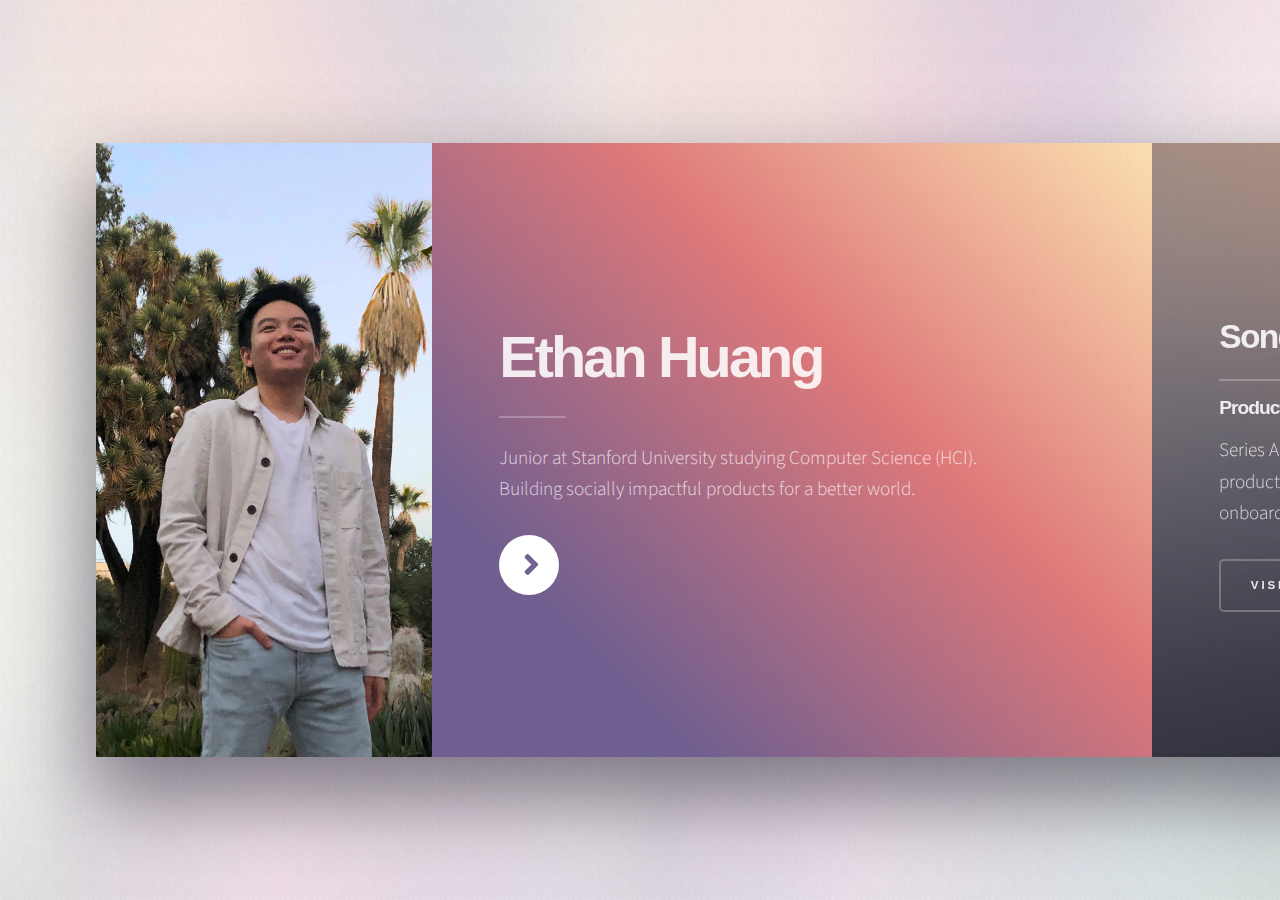
==== commit c29f9f9c: "Updated colors, FMOW section" ====
--- a/index.html
+++ b/index.html
@@ -36,14 +36,14 @@
 							</section>
 
 						<!-- Panel (Spotlight) -->
-							<section class="panel spotlight medium right" id="first">
+							<section class="panel spotlight medium left" id="first">
 								<div class="content span-7">
 									<h2 class="major">Songbird Therapy</h2>
 									<h4>Product Strategy & Operations Intern</h4>
 									<p>Series A autism therapy startup backed by Kleiner Perkins. 
 										Served as product lead on Demand Team with influence across family onboarding processes, workstream automation, analytics, and talent.</p>
 									<div>
-										<a class="button small" onclick="window.open('https://www.songbirdcare.com/', '_blank'); return false;">Visit site</a>
+										<a class="button medium" onclick="window.open('https://www.songbirdcare.com/', '_blank'); return false;">Visit site</a>
 									</div>
 								</div>
 								<div class="image filtered tinted" data-position="top left">
@@ -51,15 +51,15 @@
 								</div>
 							</section>
 						<!-- Panel (Spotlight) -->
-							<section class="panel spotlight medium right" id="second">
-								<div class="content span-7">
+							<section class="panel banner left" id="second">
+								<div class="content color1 span-4-5">
 									<h2 class="major">Farmers Market on Wheels</h2>
 									<h4>Co-Founder, Engineering & Product</h4>
 									<p>E-commerce platform for direct-to-door delivery of local, farm-fresh produce in the SF Bay Area. 
 										Led cross-functional teams, developed subscription product lines, and built an online marketplace generating six-figure annual revenue.</p>
 								</div>
-								<div class="image filtered tinted" data-position="top left">
-									<img src="images/pic03.jpg" alt="" />
+								<div class="image span-1-75 filtered tinted" data-position="25% 25%">
+									<img src="images/fmow-std.jpg" alt="" />
 								</div>
 							</section>
 
--- a/assets/css/main.css
+++ b/assets/css/main.css
@@ -2208,7 +2208,7 @@
 			.panel > *.color2 {
 				background-image: url("../../images/overlay.png"), linear-gradient(45deg, rgba(114, 97, 147, 0.25) 25%, rgba(227, 123, 124, 0.25) 50%, rgba(255, 228, 180, 0.25));
 				background-size: 128px 128px, auto;
-				background-color: #e37b7c;
+				background-color: #e7b74f;
 			}
 
 			.panel > *.color3 {
@@ -2218,7 +2218,7 @@
 			}
 
 			.panel > *.color4 {
-				background-image: url("../../images/overlay.png"), linear-gradient(45deg, rgba(114, 97, 147, 0.25) 25%, rgba(227, 123, 124, 0.25) 50%, rgba(255, 228, 180, 0.25));
+				background-image: url("../../images/overlay.png"), linear-gradient(45deg, rgba(73, 168, 191, 0.25) 25%, rgba(73, 168, 191, 0.25) 50%, rgba(255, 228, 180, 0.25));
 				background-size: 128px 128px, auto;
 				background-color: #353865;
 			}
@@ -2725,7 +2725,7 @@
 		.panel.color2 {
 			background-image: url("../../images/overlay.png"), linear-gradient(45deg, rgba(114, 97, 147, 0.25) 25%, rgba(227, 123, 124, 0.25) 50%, rgba(255, 228, 180, 0.25));
 			background-size: 128px 128px, auto;
-			background-color: #e37b7c;
+			background-color: #e3bb7b;
 		}
 
 		.panel.color3 {
@@ -2737,7 +2737,7 @@
 		.panel.color4 {
 			background-image: url("../../images/overlay.png"), linear-gradient(45deg, rgba(114, 97, 147, 0.25) 25%, rgba(227, 123, 124, 0.25) 50%, rgba(255, 228, 180, 0.25));
 			background-size: 128px 128px, auto;
-			background-color: #353865;
+			background-color: #064ea0;
 		}
 
 		.panel.color1-alt {
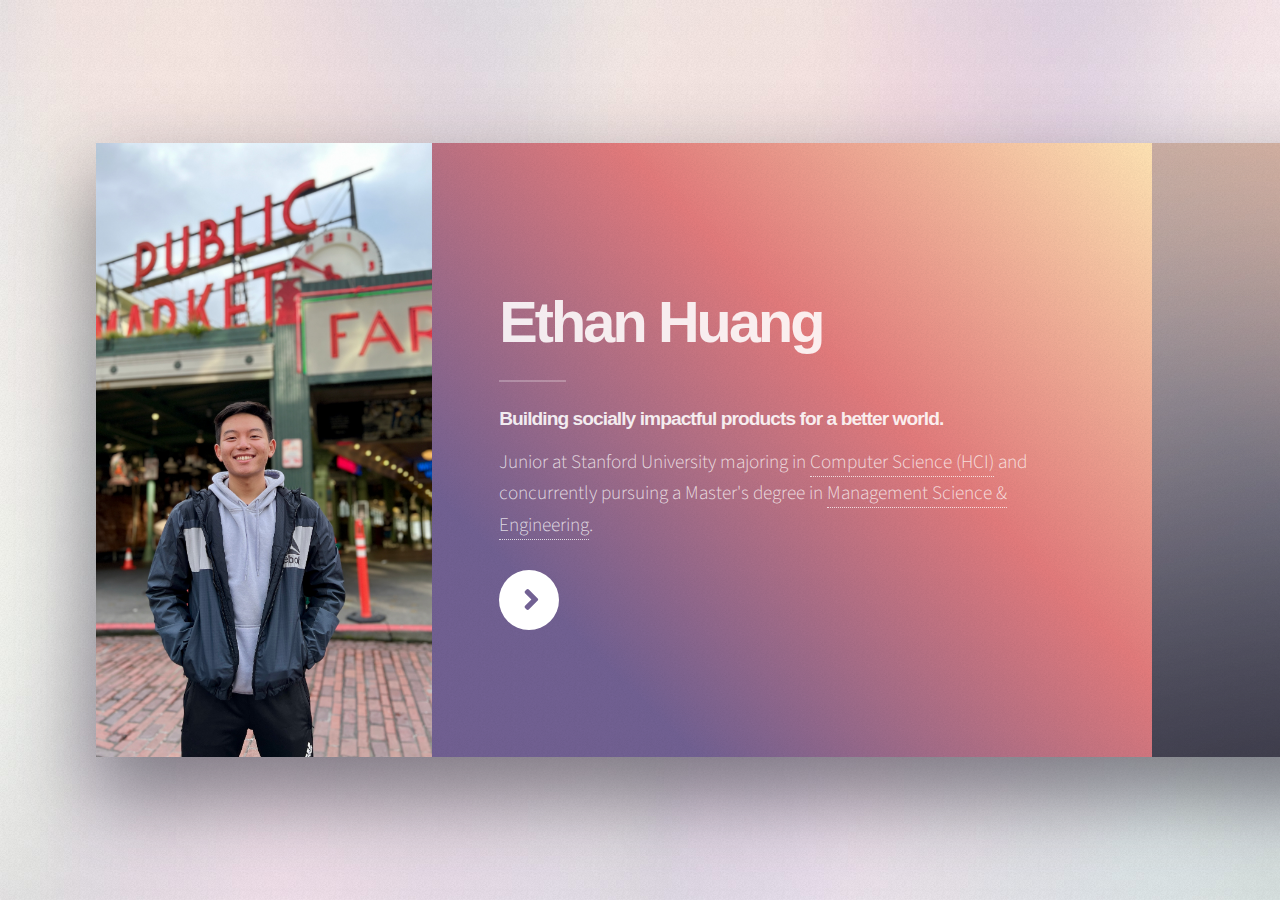
==== commit f583da0b: "Fresh update" ====
--- a/index.html
+++ b/index.html
@@ -24,26 +24,26 @@
 							<section class="panel banner right">
 								<div class="content color0 span-3-75">
 									<h1 class="major">Ethan Huang</h1>
-									<p>Junior at Stanford University studying Computer Science (HCI).<br/>
-										Building socially impactful products for a better world.</p>
+									<h4>Building socially impactful products for a better world.</h4>
+									<p>Junior at Stanford University majoring in <a href="https://cs.stanford.edu/" target="_blank">Computer Science (HCI)</a> and concurrently pursuing a Master's degree in <a href="https://msande.stanford.edu/academics-admissions/graduate/ms-program" target="_blank">Management Science & Engineering</a>.</p>
 									<ul class="actions">
 										<li><a href="#first" class="button primary color1 circle icon solid fa-angle-right">Next</a></li>
 									</ul>
 								</div>
-								<div class="image span-1-75" data-position="25% 25%">
-									<img src="images/test-portrait.jpeg" alt="" />
+								<div class="image span-1-75" data-position="50% 25%">
+									<img src="images/Seattle Portrait - March 2022.jpg" alt="" />
 								</div>
 							</section>
 
 						<!-- Panel (Spotlight) -->
-							<section class="panel spotlight medium left" id="first">
+							<section class="panel spotlight medium right" id="first">
 								<div class="content span-7">
 									<h2 class="major">Songbird Therapy</h2>
 									<h4>Product Strategy & Operations Intern</h4>
 									<p>Series A autism therapy startup backed by Kleiner Perkins. 
 										Served as product lead on Demand Team with influence across family onboarding processes, workstream automation, analytics, and talent.</p>
 									<div>
-										<a class="button medium" onclick="window.open('https://www.songbirdcare.com/', '_blank'); return false;">Visit site</a>
+										<a class="button small" onclick="window.open('https://www.songbirdcare.com/', '_blank'); return false;">Visit site</a>
 									</div>
 								</div>
 								<div class="image filtered tinted" data-position="top left">
@@ -51,15 +51,15 @@
 								</div>
 							</section>
 						<!-- Panel (Spotlight) -->
-							<section class="panel banner left" id="second">
-								<div class="content color1 span-4-5">
+							<section class="panel spotlight medium right" id="second">
+								<div class="content span-7">
 									<h2 class="major">Farmers Market on Wheels</h2>
 									<h4>Co-Founder, Engineering & Product</h4>
 									<p>E-commerce platform for direct-to-door delivery of local, farm-fresh produce in the SF Bay Area. 
 										Led cross-functional teams, developed subscription product lines, and built an online marketplace generating six-figure annual revenue.</p>
 								</div>
-								<div class="image span-1-75 filtered tinted" data-position="25% 25%">
-									<img src="images/fmow-std.jpg" alt="" />
+								<div class="image filtered tinted" data-position="top left">
+									<img src="images/pic03.jpg" alt="" />
 								</div>
 							</section>
 
--- a/assets/css/main.css
+++ b/assets/css/main.css
@@ -2208,7 +2208,7 @@
 			.panel > *.color2 {
 				background-image: url("../../images/overlay.png"), linear-gradient(45deg, rgba(114, 97, 147, 0.25) 25%, rgba(227, 123, 124, 0.25) 50%, rgba(255, 228, 180, 0.25));
 				background-size: 128px 128px, auto;
-				background-color: #e7b74f;
+				background-color: #e37b7c;
 			}
 
 			.panel > *.color3 {
@@ -2218,7 +2218,7 @@
 			}
 
 			.panel > *.color4 {
-				background-image: url("../../images/overlay.png"), linear-gradient(45deg, rgba(73, 168, 191, 0.25) 25%, rgba(73, 168, 191, 0.25) 50%, rgba(255, 228, 180, 0.25));
+				background-image: url("../../images/overlay.png"), linear-gradient(45deg, rgba(114, 97, 147, 0.25) 25%, rgba(227, 123, 124, 0.25) 50%, rgba(255, 228, 180, 0.25));
 				background-size: 128px 128px, auto;
 				background-color: #353865;
 			}
@@ -2725,7 +2725,7 @@
 		.panel.color2 {
 			background-image: url("../../images/overlay.png"), linear-gradient(45deg, rgba(114, 97, 147, 0.25) 25%, rgba(227, 123, 124, 0.25) 50%, rgba(255, 228, 180, 0.25));
 			background-size: 128px 128px, auto;
-			background-color: #e3bb7b;
+			background-color: #e37b7c;
 		}
 
 		.panel.color3 {
@@ -2737,7 +2737,7 @@
 		.panel.color4 {
 			background-image: url("../../images/overlay.png"), linear-gradient(45deg, rgba(114, 97, 147, 0.25) 25%, rgba(227, 123, 124, 0.25) 50%, rgba(255, 228, 180, 0.25));
 			background-size: 128px 128px, auto;
-			background-color: #064ea0;
+			background-color: #353865;
 		}
 
 		.panel.color1-alt {
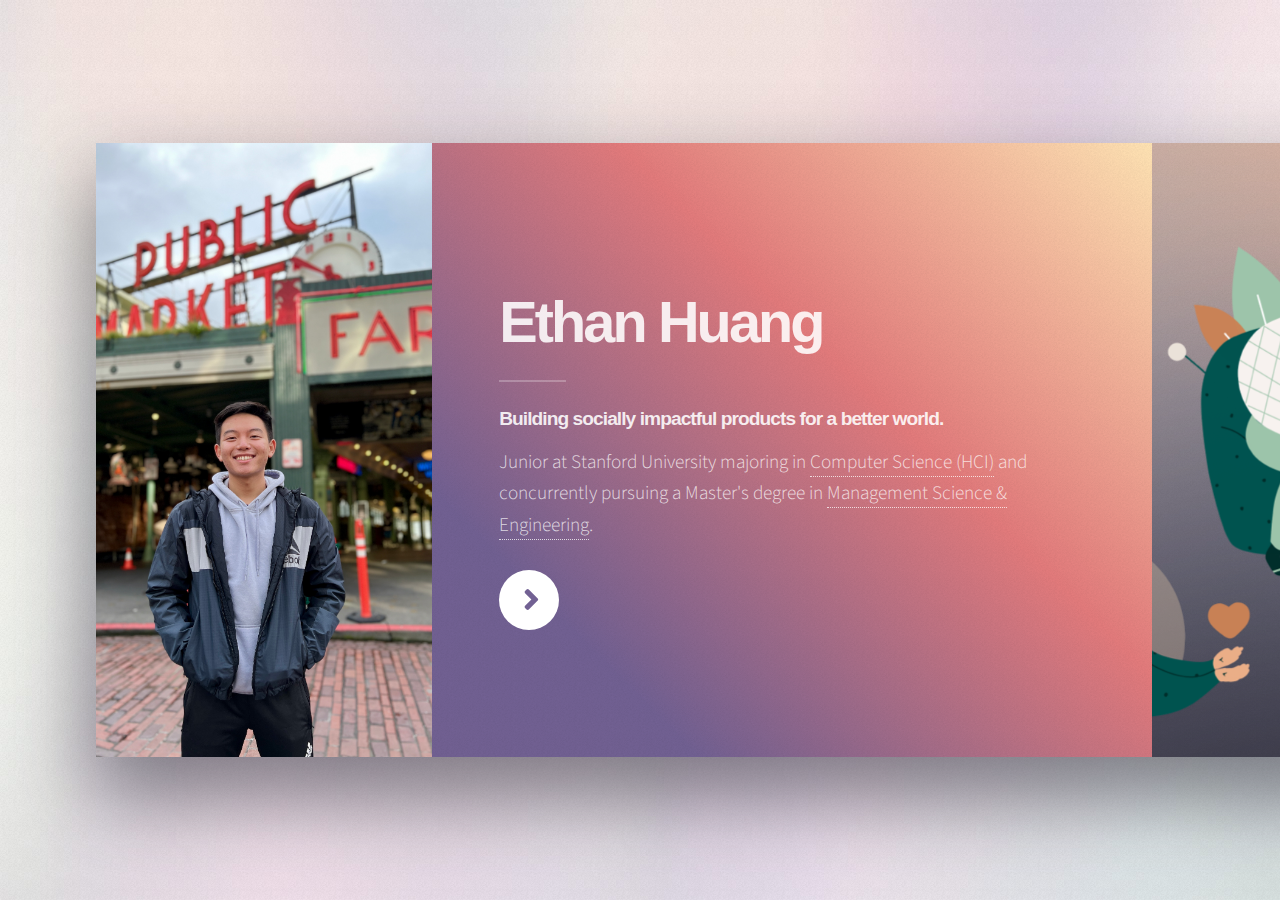
==== commit 4f28b4b5: "Removed CNAME and added songbird logo" ====
--- a/index.html
+++ b/index.html
@@ -37,6 +37,11 @@
 
 						<!-- Panel (Spotlight) -->
 							<section class="panel spotlight medium right" id="first">
+								<div class="inner">
+									<div class="image span-1-25" data-position="50% 50%">
+										<img src="images/songbird-illustration.png" alt="" />
+									</div>
+								</div>
 								<div class="content span-7">
 									<h2 class="major">Songbird Therapy</h2>
 									<h4>Product Strategy & Operations Intern</h4>
